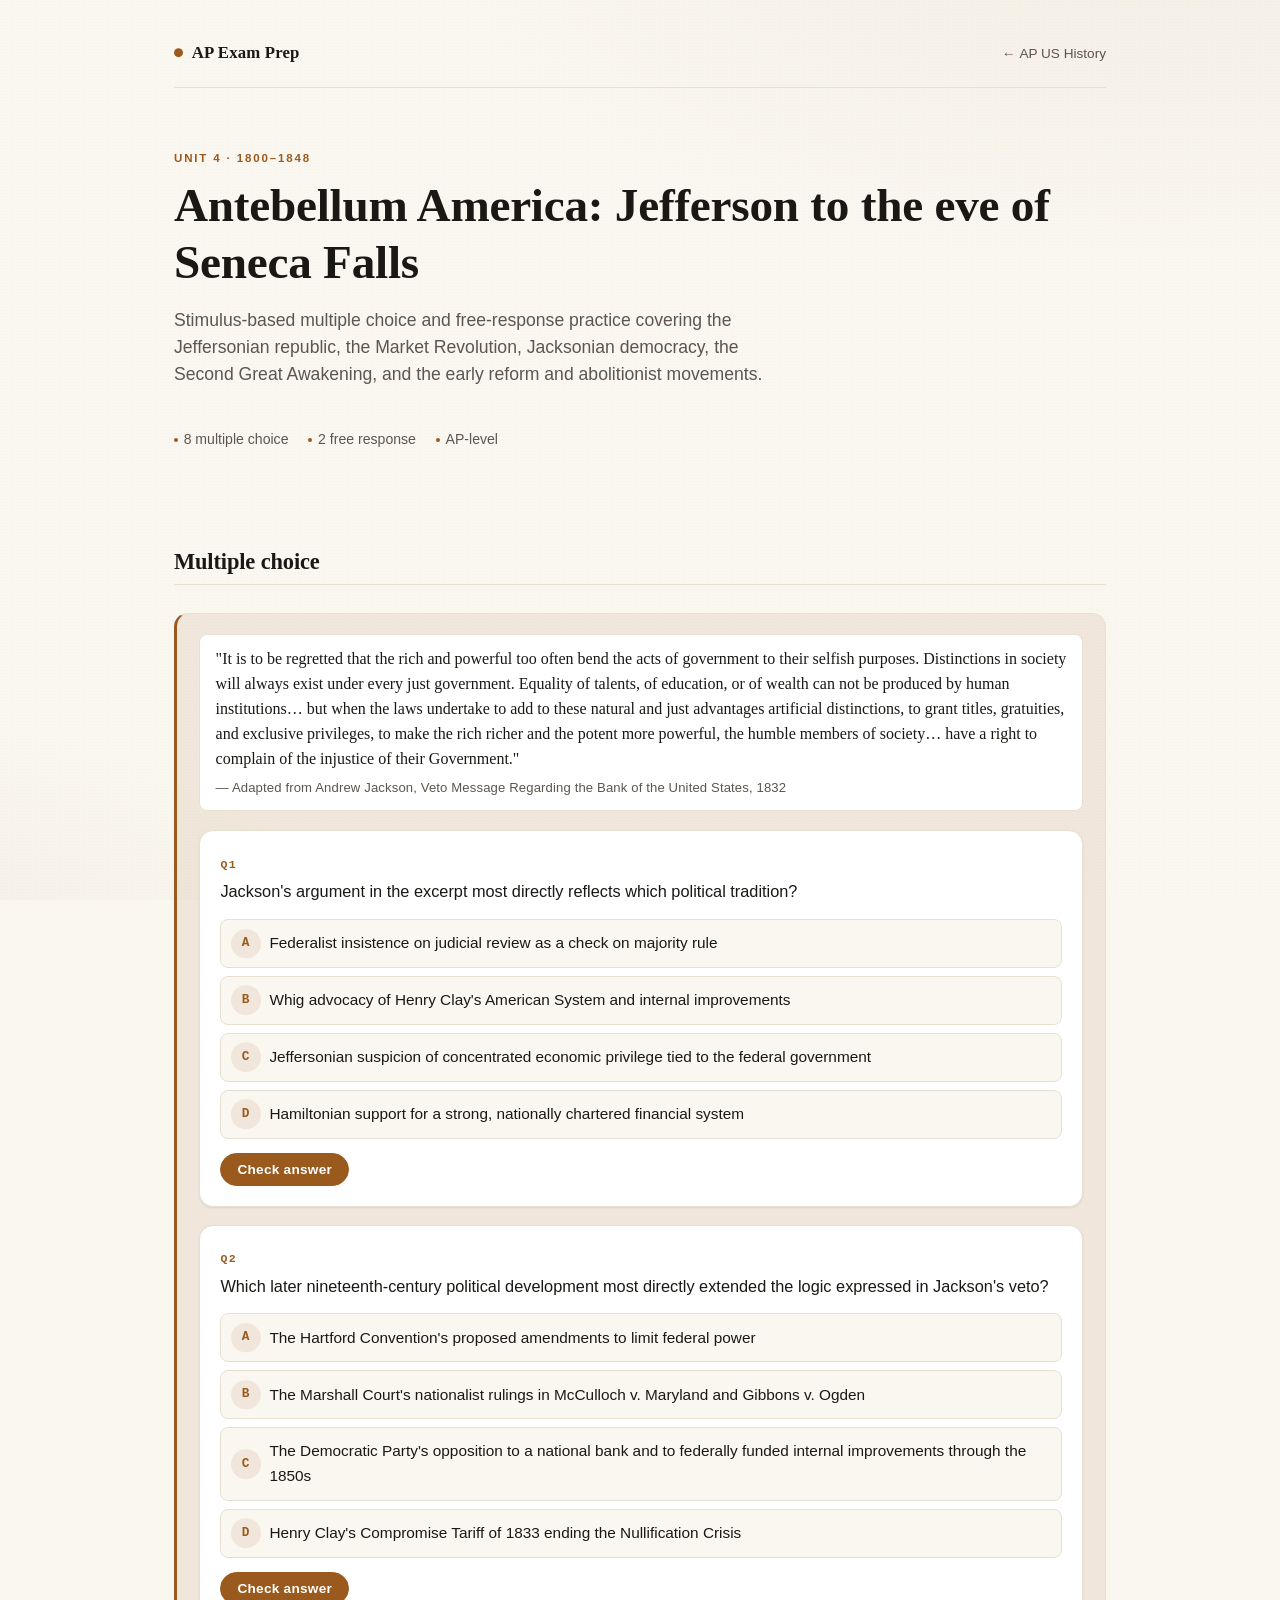
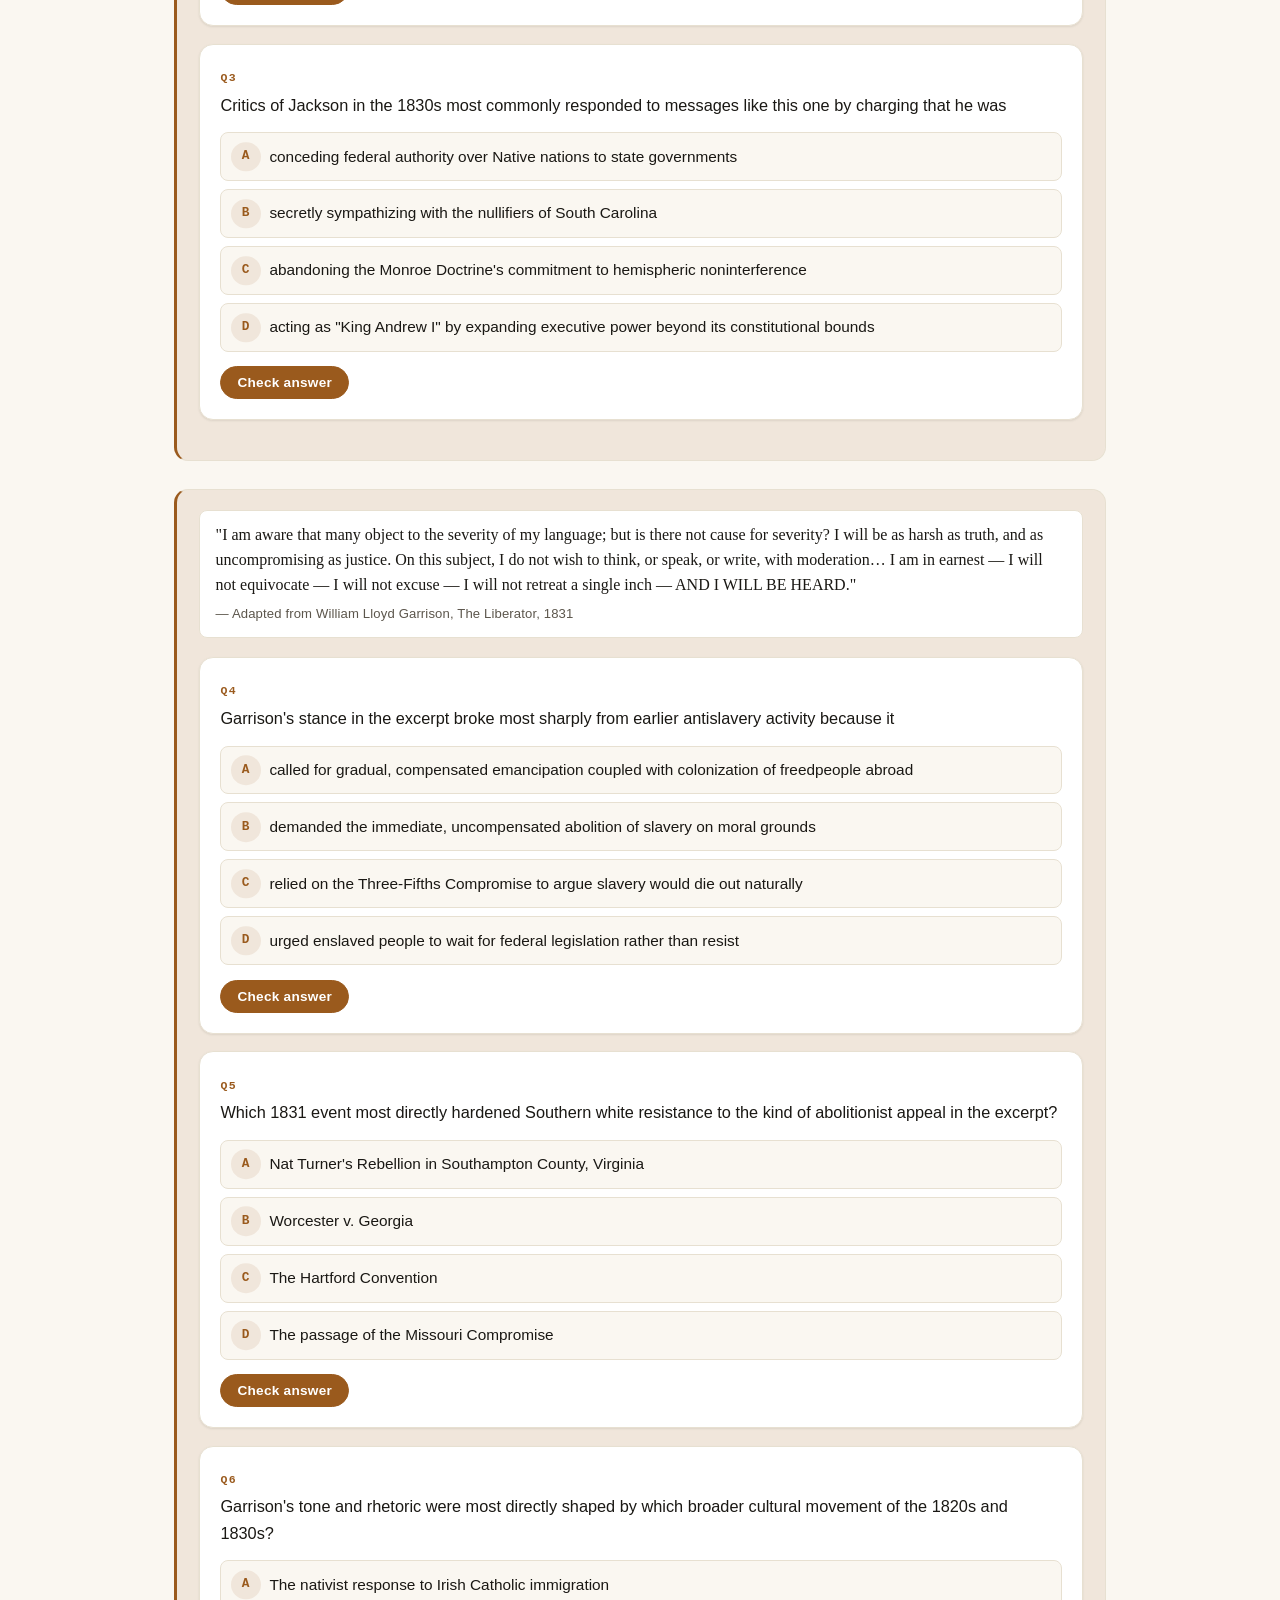
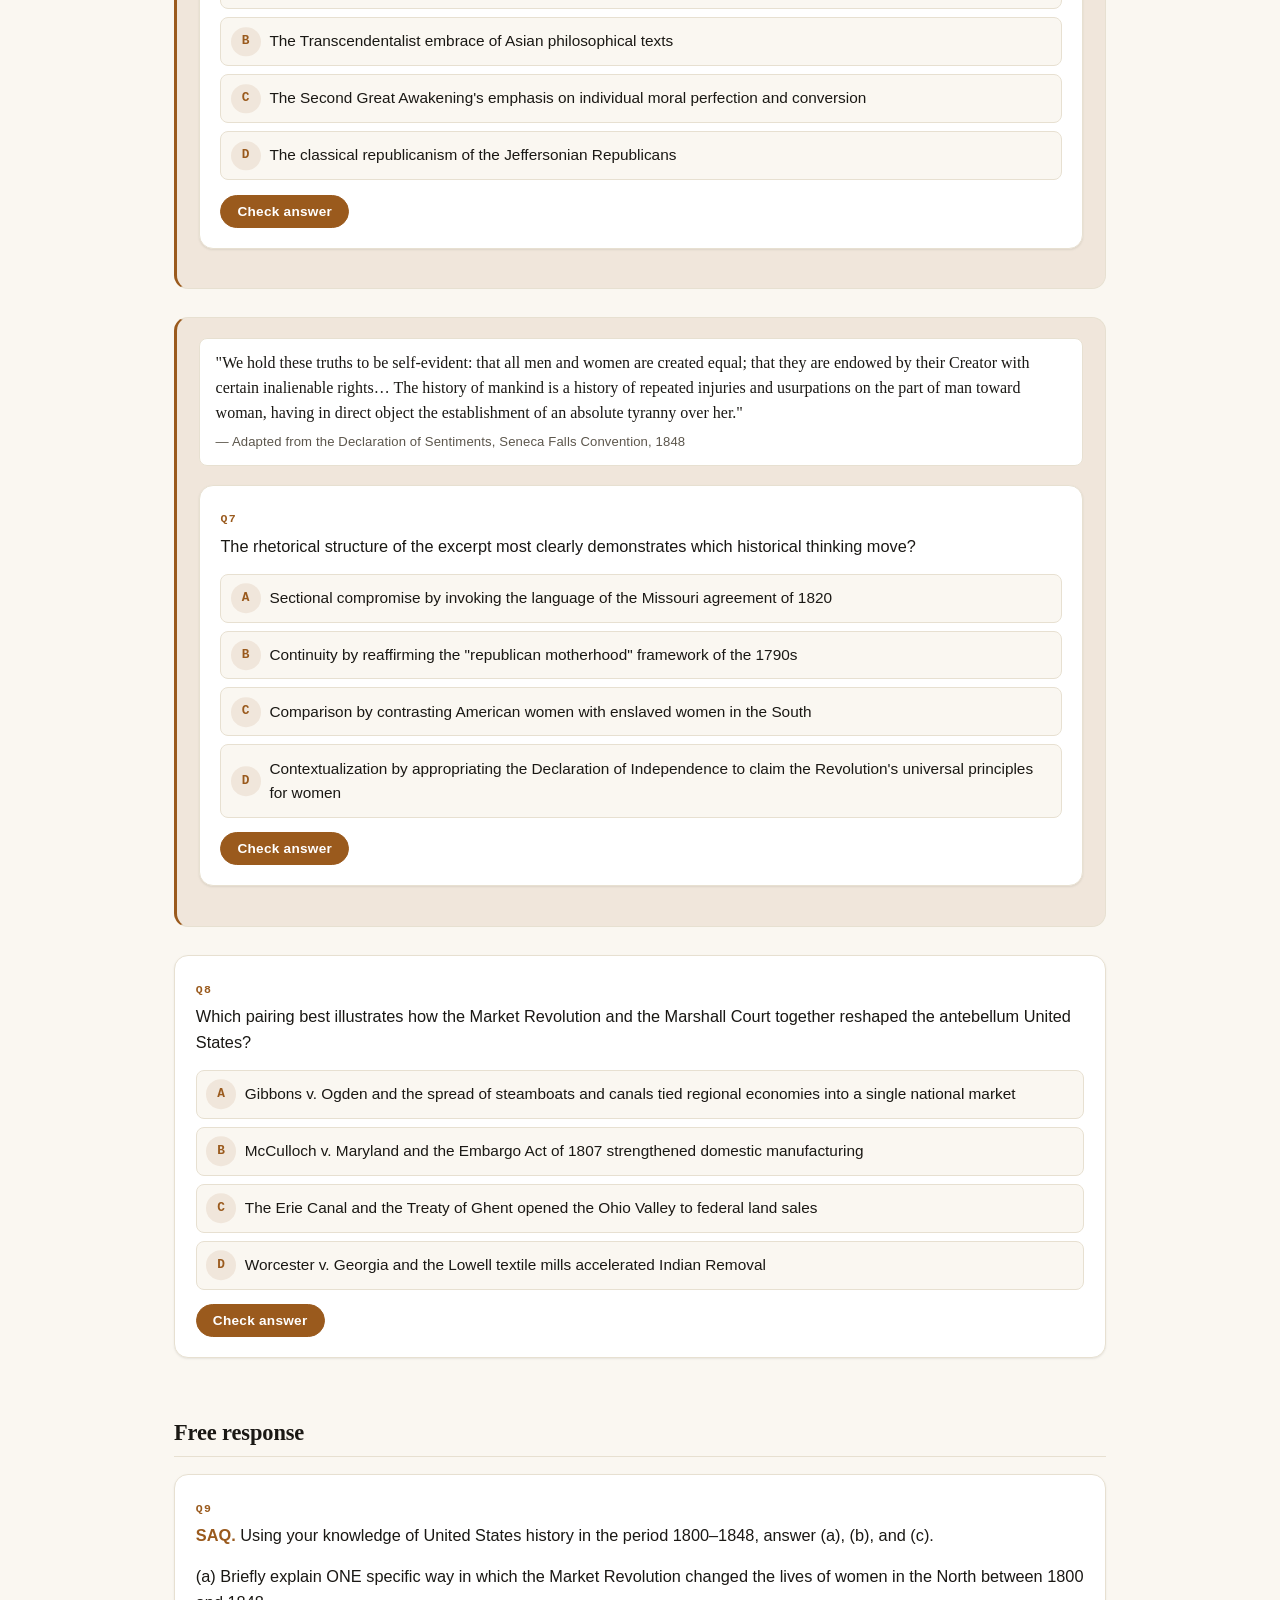
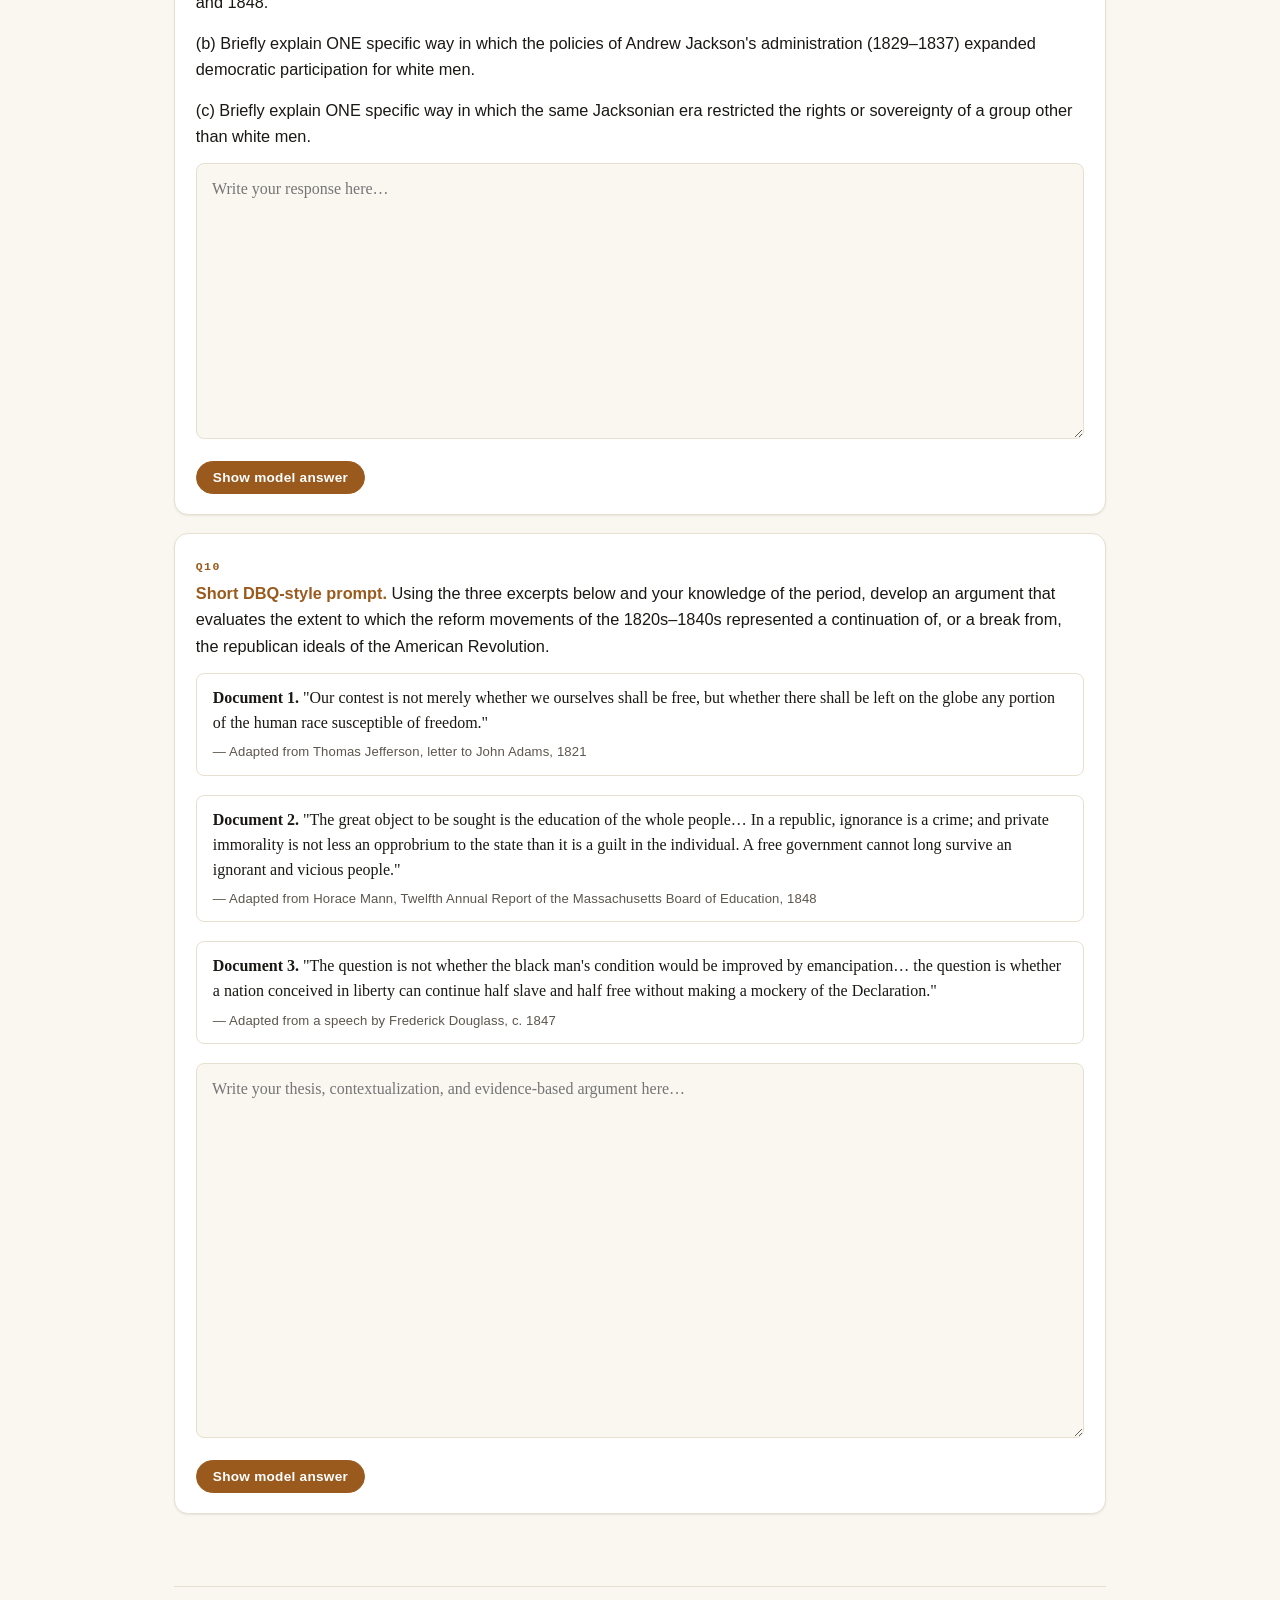
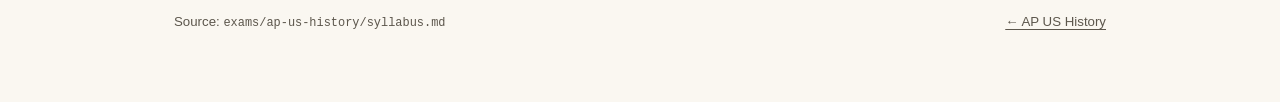
==== exams/ap-us-history/quizzes/unit-4-antebellum-america-2026-04-22.html @ e9c504b4 "APUSH Unit 4 quiz: antebellum America 1800-1848 Comprehensive practice quiz covering Jefferson/Madis" ====
<!doctype html>
<html lang="en" class="theme-history">
  <head>
    <meta charset="utf-8" />
    <meta name="viewport" content="width=device-width, initial-scale=1" />
    <title>Unit 4 · Antebellum America 1800–1848 · AP US History</title>
    <link rel="stylesheet" href="../../assets/styles.css" />
    <link rel="stylesheet" href="../../assets/quiz.css" />
  </head>
  <body>
    <div class="site">
      <nav class="topnav">
        <a class="brand" href="../../">AP Exam Prep</a>
        <a class="back" href="../">AP US History</a>
      </nav>

      <header class="hero">
        <span class="eyebrow">Unit 4 · 1800–1848</span>
        <h1>Antebellum America: Jefferson to the eve of Seneca Falls</h1>
        <p class="lede">Stimulus-based multiple choice and free-response practice covering the Jeffersonian republic, the Market Revolution, Jacksonian democracy, the Second Great Awakening, and the early reform and abolitionist movements.</p>
        <div class="hero-meta">
          <span>8 multiple choice</span>
          <span>2 free response</span>
          <span>AP-level</span>
        </div>
      </header>

      <section class="quiz" aria-label="Multiple choice">
        <h2>Multiple choice</h2>

        <!-- Stimulus group 1: Jackson Bank Veto -->
        <article class="stimulus-group">
          <blockquote class="stimulus">
            <p>"It is to be regretted that the rich and powerful too often bend the acts of government to their selfish purposes. Distinctions in society will always exist under every just government. Equality of talents, of education, or of wealth can not be produced by human institutions… but when the laws undertake to add to these natural and just advantages artificial distinctions, to grant titles, gratuities, and exclusive privileges, to make the rich richer and the potent more powerful, the humble members of society… have a right to complain of the injustice of their Government."</p>
            <cite>— Adapted from Andrew Jackson, Veto Message Regarding the Bank of the United States, 1832</cite>
          </blockquote>

          <article class="question mcq" data-qnum="1">
            <p class="prompt">Jackson's argument in the excerpt most directly reflects which political tradition?</p>
            <ol class="options">
              <li data-correct="false">Hamiltonian support for a strong, nationally chartered financial system</li>
              <li data-correct="true">Jeffersonian suspicion of concentrated economic privilege tied to the federal government</li>
              <li data-correct="false">Whig advocacy of Henry Clay's American System and internal improvements</li>
              <li data-correct="false">Federalist insistence on judicial review as a check on majority rule</li>
            </ol>
            <button type="button" class="check">Check answer</button>
            <div class="explanation" hidden>
              <p><strong>Correct:</strong> Jeffersonian suspicion of concentrated economic privilege tied to the federal government.</p>
              <p>Jackson consciously positioned himself as heir to Jefferson's Republican tradition, attacking the Bank as a "monster" of artificial privilege for eastern elites. The Hamiltonian answer describes the Federalist position the Bank itself embodied — the very thing Jackson was rejecting. The Clay/American System option describes Jackson's Whig opponents, who defended the Bank. Federalist judicial review is irrelevant to a presidential veto grounded in popular sovereignty and executive constitutional interpretation.</p>
            </div>
          </article>

          <article class="question mcq" data-qnum="2">
            <p class="prompt">Which later nineteenth-century political development most directly extended the logic expressed in Jackson's veto?</p>
            <ol class="options">
              <li data-correct="false">The Marshall Court's nationalist rulings in McCulloch v. Maryland and Gibbons v. Ogden</li>
              <li data-correct="false">The Hartford Convention's proposed amendments to limit federal power</li>
              <li data-correct="true">The Democratic Party's opposition to a national bank and to federally funded internal improvements through the 1850s</li>
              <li data-correct="false">Henry Clay's Compromise Tariff of 1833 ending the Nullification Crisis</li>
            </ol>
            <button type="button" class="check">Check answer</button>
            <div class="explanation" hidden>
              <p><strong>Correct:</strong> The Democratic Party's opposition to a national bank and to federally funded internal improvements through the 1850s.</p>
              <p>Jackson's veto became foundational for the Second Party System Democrats, who continued to oppose a central bank (Van Buren's Independent Treasury) and reject federally funded internal improvements on strict-constructionist, anti-privilege grounds. The Marshall Court rulings moved in the opposite direction, affirming federal economic power. The Hartford Convention predates the veto and was a Federalist episode. The Compromise Tariff addressed sectional nullification, not Jackson's political economy of banking.</p>
            </div>
          </article>

          <article class="question mcq" data-qnum="3">
            <p class="prompt">Critics of Jackson in the 1830s most commonly responded to messages like this one by charging that he was</p>
            <ol class="options">
              <li data-correct="false">abandoning the Monroe Doctrine's commitment to hemispheric noninterference</li>
              <li data-correct="true">acting as "King Andrew I" by expanding executive power beyond its constitutional bounds</li>
              <li data-correct="false">secretly sympathizing with the nullifiers of South Carolina</li>
              <li data-correct="false">conceding federal authority over Native nations to state governments</li>
            </ol>
            <button type="button" class="check">Check answer</button>
            <div class="explanation" hidden>
              <p><strong>Correct:</strong> acting as "King Andrew I" by expanding executive power beyond its constitutional bounds.</p>
              <p>Whig cartoons famously depicted Jackson as "King Andrew I" trampling the Constitution after his vetoes and removal of federal deposits. The Monroe Doctrine answer is chronologically and topically off. Jackson in fact opposed South Carolina's nullifiers, issuing the Nullification Proclamation and backing the Force Bill. The Native-nations option describes something Jackson actually did in the Indian Removal/Worcester episodes but it was not the typical Whig critique of the Bank Veto itself.</p>
            </div>
          </article>
        </article>

        <!-- Stimulus group 2: Abolitionist text -->
        <article class="stimulus-group">
          <blockquote class="stimulus">
            <p>"I am aware that many object to the severity of my language; but is there not cause for severity? I will be as harsh as truth, and as uncompromising as justice. On this subject, I do not wish to think, or speak, or write, with moderation… I am in earnest — I will not equivocate — I will not excuse — I will not retreat a single inch — AND I WILL BE HEARD."</p>
            <cite>— Adapted from William Lloyd Garrison, The Liberator, 1831</cite>
          </blockquote>

          <article class="question mcq" data-qnum="4">
            <p class="prompt">Garrison's stance in the excerpt broke most sharply from earlier antislavery activity because it</p>
            <ol class="options">
              <li data-correct="false">called for gradual, compensated emancipation coupled with colonization of freedpeople abroad</li>
              <li data-correct="true">demanded the immediate, uncompensated abolition of slavery on moral grounds</li>
              <li data-correct="false">urged enslaved people to wait for federal legislation rather than resist</li>
              <li data-correct="false">relied on the Three-Fifths Compromise to argue slavery would die out naturally</li>
            </ol>
            <button type="button" class="check">Check answer</button>
            <div class="explanation" hidden>
              <p><strong>Correct:</strong> demanded the immediate, uncompensated abolition of slavery on moral grounds.</p>
              <p>Garrison's "immediatism" rejected both gradualism and the American Colonization Society's scheme to relocate free Black Americans to Liberia. The gradual-and-colonize option describes precisely what Garrison opposed. The "wait for legislation" option contradicts the urgency of the passage. The Three-Fifths answer describes an eighteenth-century compromise, not an antislavery argument.</p>
            </div>
          </article>

          <article class="question mcq" data-qnum="5">
            <p class="prompt">Which 1831 event most directly hardened Southern white resistance to the kind of abolitionist appeal in the excerpt?</p>
            <ol class="options">
              <li data-correct="false">The Hartford Convention</li>
              <li data-correct="true">Nat Turner's Rebellion in Southampton County, Virginia</li>
              <li data-correct="false">The passage of the Missouri Compromise</li>
              <li data-correct="false">Worcester v. Georgia</li>
            </ol>
            <button type="button" class="check">Check answer</button>
            <div class="explanation" hidden>
              <p><strong>Correct:</strong> Nat Turner's Rebellion in Southampton County, Virginia.</p>
              <p>Turner's uprising in August 1831, coming months after Garrison founded The Liberator, was blamed by Southern elites on abolitionist "incendiary" literature and led to tighter slave codes, restrictions on Black literacy, and the gag rule in Congress. The Hartford Convention (1814) and the Missouri Compromise (1820) are earlier and unrelated to Garrison's arrival. Worcester v. Georgia (1832) concerned Cherokee sovereignty, not slavery.</p>
            </div>
          </article>

          <article class="question mcq" data-qnum="6">
            <p class="prompt">Garrison's tone and rhetoric were most directly shaped by which broader cultural movement of the 1820s and 1830s?</p>
            <ol class="options">
              <li data-correct="false">The classical republicanism of the Jeffersonian Republicans</li>
              <li data-correct="true">The Second Great Awakening's emphasis on individual moral perfection and conversion</li>
              <li data-correct="false">The Transcendentalist embrace of Asian philosophical texts</li>
              <li data-correct="false">The nativist response to Irish Catholic immigration</li>
            </ol>
            <button type="button" class="check">Check answer</button>
            <div class="explanation" hidden>
              <p><strong>Correct:</strong> The Second Great Awakening's emphasis on individual moral perfection and conversion.</p>
              <p>Revivalists like Charles Finney taught that sin — including participation in slavery — was a personal choice that could be renounced, fueling immediatist reform. Classical republicanism focused on civic virtue and liberty from monarchy, not moral uplift. Transcendentalism influenced a few reformers (Thoreau, Alcott) but its Eastern-philosophy strand did not drive Garrison's biblical moral absolutism. Nativism cut against reform coalitions rather than fueling abolitionism.</p>
            </div>
          </article>
        </article>

        <!-- Stimulus group 3: Seneca Falls -->
        <article class="stimulus-group">
          <blockquote class="stimulus">
            <p>"We hold these truths to be self-evident: that all men and women are created equal; that they are endowed by their Creator with certain inalienable rights… The history of mankind is a history of repeated injuries and usurpations on the part of man toward woman, having in direct object the establishment of an absolute tyranny over her."</p>
            <cite>— Adapted from the Declaration of Sentiments, Seneca Falls Convention, 1848</cite>
          </blockquote>

          <article class="question mcq" data-qnum="7">
            <p class="prompt">The rhetorical structure of the excerpt most clearly demonstrates which historical thinking move?</p>
            <ol class="options">
              <li data-correct="false">Sectional compromise by invoking the language of the Missouri agreement of 1820</li>
              <li data-correct="true">Contextualization by appropriating the Declaration of Independence to claim the Revolution's universal principles for women</li>
              <li data-correct="false">Continuity by reaffirming the "republican motherhood" framework of the 1790s</li>
              <li data-correct="false">Comparison by contrasting American women with enslaved women in the South</li>
            </ol>
            <button type="button" class="check">Check answer</button>
            <div class="explanation" hidden>
              <p><strong>Correct:</strong> Contextualization by appropriating the Declaration of Independence to claim the Revolution's universal principles for women.</p>
              <p>Stanton's document deliberately mirrors Jefferson's 1776 text — right down to "self-evident" and the list of grievances — to locate women's rights inside the Revolution's ideological legacy. The Missouri Compromise option is unrelated. "Republican motherhood" located women's civic role inside the household; Seneca Falls explicitly rejected that confinement. While comparison to slavery did appear in abolitionist-feminist rhetoric, the <em>structural</em> move of the excerpt is the appropriation of the Declaration, not a slavery comparison.</p>
            </div>
          </article>
        </article>

        <!-- Stand-alone question: Market Revolution + Marshall Court synthesis -->
        <article class="question mcq" data-qnum="8">
          <p class="prompt">Which pairing best illustrates how the Market Revolution and the Marshall Court together reshaped the antebellum United States?</p>
          <ol class="options">
            <li data-correct="false">The Erie Canal and the Treaty of Ghent opened the Ohio Valley to federal land sales</li>
            <li data-correct="true">Gibbons v. Ogden and the spread of steamboats and canals tied regional economies into a single national market</li>
            <li data-correct="false">McCulloch v. Maryland and the Embargo Act of 1807 strengthened domestic manufacturing</li>
            <li data-correct="false">Worcester v. Georgia and the Lowell textile mills accelerated Indian Removal</li>
          </ol>
          <button type="button" class="check">Check answer</button>
          <div class="explanation" hidden>
            <p><strong>Correct:</strong> Gibbons v. Ogden and the spread of steamboats and canals tied regional economies into a single national market.</p>
            <p>Gibbons (1824) placed interstate commerce under federal authority and dissolved state-granted monopolies on steamboats, clearing the legal ground for the transportation revolution (Erie Canal, 1825; rail and telegraph in the 1830s–40s) to integrate the Northeast, Old Northwest, and cotton South. The Erie Canal/Treaty of Ghent pairing mixes domestic and diplomatic items that did not jointly produce land-sale policy. The Embargo Act did spur some manufacturing but McCulloch (1819) concerned the Bank, not manufacturing, and the two are not a natural causal pair. Worcester limited state power over the Cherokee but Jackson ignored it; Lowell mills are unrelated to Removal.</p>
          </div>
        </article>
      </section>

      <section class="quiz" aria-label="Free response">
        <h2>Free response</h2>

        <article class="question frq" data-qnum="9">
          <p class="prompt"><strong>SAQ.</strong> Using your knowledge of United States history in the period 1800–1848, answer (a), (b), and (c).</p>
          <p class="prompt">(a) Briefly explain ONE specific way in which the Market Revolution changed the lives of women in the North between 1800 and 1848.</p>
          <p class="prompt">(b) Briefly explain ONE specific way in which the policies of Andrew Jackson's administration (1829–1837) expanded democratic participation for white men.</p>
          <p class="prompt">(c) Briefly explain ONE specific way in which the same Jacksonian era restricted the rights or sovereignty of a group other than white men.</p>
          <textarea rows="10" placeholder="Write your response here…"></textarea>
          <button type="button" class="reveal">Show model answer</button>
          <div class="model-answer" hidden>
            <h3>Rubric</h3>
            <ul>
              <li>(a) Identify a specific change (wage work in textile mills like Lowell; the "cult of domesticity" redefining middle-class women's role; greater female participation in reform/benevolent societies) AND tie it to market-revolution forces.</li>
              <li>(b) Identify a specific expansion of white-male democracy (elimination of property qualifications, spoils system/"rotation in office," rise of national nominating conventions, Jackson's veto as a direct-democratic tool).</li>
              <li>(c) Identify a specific restriction on a non-white-male group (Indian Removal Act 1830 and Trail of Tears; Jackson's refusal to enforce Worcester v. Georgia; Black disfranchisement in new state constitutions; tightened slave codes after Nat Turner; continued exclusion of women from suffrage).</li>
            </ul>
            <h3>Model answer</h3>
            <p>(a) The Market Revolution pulled young women out of the farm household into the new textile economy. At the Lowell mills in Massachusetts, "mill girls" earned their own cash wages, lived in company boardinghouses, and organized the 1834 and 1836 turn-outs against wage cuts — a form of economic independence impossible in the pre-1815 household economy.</p>
            <p>(b) Jackson championed "rotation in office" (the spoils system), replacing career federal officeholders with party loyalists on the grounds that any ordinary white man could perform government work. Combined with the elimination of property qualifications for voting in most states by the late 1820s and the rise of national nominating conventions, this reframed federal office as the property of the common voter rather than a gentry class.</p>
            <p>(c) The Indian Removal Act of 1830 and Jackson's refusal to enforce the Supreme Court's ruling in Worcester v. Georgia (1832) stripped the Cherokee and other southeastern nations of their treaty-guaranteed sovereignty, producing the forced march of the Trail of Tears in 1838 under Van Buren. Jacksonian "democracy" for white men was built on the contraction of Native sovereignty.</p>
          </div>
        </article>

        <article class="question frq" data-qnum="10">
          <p class="prompt"><strong>Short DBQ-style prompt.</strong> Using the three excerpts below and your knowledge of the period, develop an argument that evaluates the extent to which the reform movements of the 1820s–1840s represented a continuation of, or a break from, the republican ideals of the American Revolution.</p>
          <blockquote class="stimulus">
            <p><strong>Document 1.</strong> "Our contest is not merely whether we ourselves shall be free, but whether there shall be left on the globe any portion of the human race susceptible of freedom."</p>
            <cite>— Adapted from Thomas Jefferson, letter to John Adams, 1821</cite>
          </blockquote>
          <blockquote class="stimulus">
            <p><strong>Document 2.</strong> "The great object to be sought is the education of the whole people… In a republic, ignorance is a crime; and private immorality is not less an opprobrium to the state than it is a guilt in the individual. A free government cannot long survive an ignorant and vicious people."</p>
            <cite>— Adapted from Horace Mann, Twelfth Annual Report of the Massachusetts Board of Education, 1848</cite>
          </blockquote>
          <blockquote class="stimulus">
            <p><strong>Document 3.</strong> "The question is not whether the black man's condition would be improved by emancipation… the question is whether a nation conceived in liberty can continue half slave and half free without making a mockery of the Declaration."</p>
            <cite>— Adapted from a speech by Frederick Douglass, c. 1847</cite>
          </blockquote>
          <textarea rows="14" placeholder="Write your thesis, contextualization, and evidence-based argument here…"></textarea>
          <button type="button" class="reveal">Show model answer</button>
          <div class="model-answer" hidden>
            <h3>Rubric</h3>
            <ul>
              <li><strong>Thesis (1 pt):</strong> Historically defensible claim that evaluates continuity/change, not merely restates the prompt. Example: "Antebellum reform largely extended the Revolution's republican ideals of liberty and self-government, but abolitionism and women's rights also broke from the founders by applying those ideals to groups the Revolution had explicitly excluded."</li>
              <li><strong>Contextualization (1 pt):</strong> Situate in the Second Great Awakening, Market Revolution, and Jacksonian democratization.</li>
              <li><strong>Document use (2 pts):</strong> Use all three documents; explain Jefferson's Revolutionary universalism (Doc 1), Mann's republican argument for public education (Doc 2), and Douglass's radical reapplication of the Declaration (Doc 3).</li>
              <li><strong>Outside evidence (1 pt):</strong> At least one specific fact not in the documents: Seneca Falls, Garrison's Liberator, temperance societies, Dorothea Dix's asylum reform, Nat Turner's Rebellion, utopian communities (Brook Farm, Oneida), Finney's revivals.</li>
              <li><strong>Complexity (1 pt):</strong> Acknowledge tensions — e.g., Mann's common schools sought to "Americanize" Irish Catholic immigrants; abolitionism split the women's movement; Douglass broke with Garrison over the Constitution.</li>
            </ul>
            <h3>Model answer (condensed)</h3>
            <p><strong>Thesis.</strong> Antebellum reform drew heavily on the Revolution's republican vocabulary of liberty, virtue, and popular government, but movements like abolitionism and women's rights pushed those ideals well beyond what the founders intended, making the 1820s–1840s a period of <em>radical continuity</em>.</p>
            <p><strong>Contextualization.</strong> The Second Great Awakening (Finney, Beecher) placed moral perfection within reach of ordinary Americans; simultaneously the Market Revolution — Erie Canal (1825), Lowell mills, telegraph (1844) — created new social dislocations (drunkenness, urban poverty, female wage labor) that reformers interpreted through a republican lens of virtue and citizenship.</p>
            <p><strong>Evidence + documents.</strong> Jefferson's 1821 letter (Doc 1) shows the founders themselves framing American liberty in universal terms, giving reformers a usable inheritance. Mann (Doc 2) argued that public common schools were necessary to sustain republican government — a classic continuity with Revolutionary fears of an ignorant electorate, and matched by Dorothea Dix's campaign for state asylums and temperance societies that sought to produce virtuous citizens. Douglass (Doc 3) invokes the Declaration to indict slavery — the Revolution's unfinished business — and Garrison's 1831 launch of The Liberator, Nat Turner's 1831 rebellion, and the 1848 Declaration of Sentiments at Seneca Falls all show reformers extending "all men are created equal" to groups the founders had excluded.</p>
            <p><strong>Complexity.</strong> The movement was not monolithic: Mann's common schools aimed to assimilate Irish Catholic immigrants into a Protestant civic order; Douglass eventually split with Garrison over whether the Constitution was a proslavery document; and many white male reformers resisted Seneca Falls. These tensions show reform both fulfilling and straining the Revolution's promise.</p>
          </div>
        </article>
      </section>

      <footer>
        <span>Source: <code>exams/ap-us-history/syllabus.md</code></span>
        <a href="../">← AP US History</a>
      </footer>
    </div>

    <script src="../../assets/quiz.js"></script>
  </body>
</html>
---- exams/assets/styles.css ----
:root {
  --bg: #faf7f1;
  --bg-deep: #f3eee3;
  --surface: #ffffff;
  --text: #1a1814;
  --text-muted: #5c564c;
  --border: #e7e0d1;
  --border-strong: #d8cfbb;

  --radius: 14px;
  --radius-sm: 8px;
  --shadow-sm: 0 1px 2px rgba(30, 22, 10, 0.04), 0 1px 3px rgba(30, 22, 10, 0.05);
  --shadow-md: 0 6px 14px rgba(30, 22, 10, 0.06), 0 12px 32px rgba(30, 22, 10, 0.08);

  --font-sans: -apple-system, BlinkMacSystemFont, "Inter", "Segoe UI", Roboto,
    "Helvetica Neue", Arial, sans-serif;
  --font-serif: "Iowan Old Style", "Palatino Linotype", Palatino, "Book Antiqua",
    Georgia, serif;
  --font-mono: ui-monospace, "SF Mono", Menlo, Monaco, "Cascadia Mono", Consolas,
    monospace;

  --accent: #3d3a35;
  --accent-soft: rgba(61, 58, 53, 0.08);
  --accent-ring: rgba(61, 58, 53, 0.22);

  --max: 980px;
}

.theme-physics {
  --accent: #1e40af;
  --accent-soft: rgba(30, 64, 175, 0.09);
  --accent-ring: rgba(30, 64, 175, 0.28);
}

.theme-history {
  --accent: #9a5a1d;
  --accent-soft: rgba(154, 90, 29, 0.1);
  --accent-ring: rgba(154, 90, 29, 0.28);
}

* {
  box-sizing: border-box;
}

html {
  font-size: 16px;
  -webkit-text-size-adjust: 100%;
  scroll-behavior: smooth;
}

body {
  margin: 0;
  background: var(--bg);
  background-image:
    radial-gradient(1200px 600px at 90% -10%, var(--bg-deep), transparent 60%),
    radial-gradient(900px 500px at -10% 110%, var(--bg-deep), transparent 55%);
  background-attachment: fixed;
  color: var(--text);
  font-family: var(--font-sans);
  line-height: 1.6;
  font-feature-settings: "kern", "liga";
  -webkit-font-smoothing: antialiased;
  -moz-osx-font-smoothing: grayscale;
}

body::before {
  content: "";
  position: fixed;
  inset: 0;
  pointer-events: none;
  background-image: radial-gradient(rgba(30, 22, 10, 0.018) 1px, transparent 1px);
  background-size: 3px 3px;
  z-index: 0;
}

.site {
  position: relative;
  z-index: 1;
  max-width: var(--max);
  margin: 0 auto;
  padding: 1.5rem 1.5rem 5rem;
}

/* ── Top nav ───────────────────────────────────────────────────────── */

.topnav {
  display: flex;
  align-items: center;
  justify-content: space-between;
  padding: 1rem 0 1.25rem;
  margin-bottom: 2.5rem;
  border-bottom: 1px solid var(--border);
}

.brand {
  display: inline-flex;
  align-items: baseline;
  gap: 0.35em;
  font-family: var(--font-serif);
  font-weight: 600;
  font-size: 1.05rem;
  letter-spacing: 0.01em;
  color: var(--text);
  text-decoration: none;
}

.brand::before {
  content: "";
  display: inline-block;
  width: 0.55em;
  height: 0.55em;
  border-radius: 50%;
  background: var(--accent);
  transform: translateY(-0.05em);
  margin-right: 0.15em;
}

.topnav .links {
  display: inline-flex;
  gap: 1.25rem;
}

.topnav .links a {
  color: var(--text-muted);
  text-decoration: none;
  font-size: 0.88rem;
  letter-spacing: 0.01em;
}

.topnav .links a:hover,
.topnav .links a:focus-visible {
  color: var(--accent);
}

.topnav .back {
  font-size: 0.85rem;
  color: var(--text-muted);
  text-decoration: none;
  display: inline-flex;
  align-items: center;
  gap: 0.3em;
}

.topnav .back:hover {
  color: var(--accent);
}

.topnav .back::before {
  content: "←";
  font-size: 1em;
  line-height: 1;
}

/* ── Typography ────────────────────────────────────────────────────── */

h1,
h2,
h3 {
  font-family: var(--font-serif);
  font-weight: 600;
  line-height: 1.2;
  color: var(--text);
  letter-spacing: -0.005em;
}

h1 {
  font-size: clamp(2.15rem, 4.5vw, 2.95rem);
  margin: 0 0 0.35em;
}

h2 {
  font-size: 1.4rem;
  margin: 2.75em 0 0.6em;
  padding-bottom: 0.4em;
  border-bottom: 1px solid var(--border);
}

h3 {
  font-size: 1.1rem;
  margin: 1.8em 0 0.4em;
}

p {
  max-width: 68ch;
  margin-block: 0.8em;
}

.eyebrow {
  display: inline-block;
  font-family: var(--font-sans);
  font-size: 0.72rem;
  letter-spacing: 0.16em;
  text-transform: uppercase;
  color: var(--accent);
  font-weight: 700;
  margin-bottom: 0.6rem;
}

.lede {
  color: var(--text-muted);
  font-size: 1.1rem;
  line-height: 1.55;
  max-width: 62ch;
  margin: 0.4em 0 2em;
}

a {
  color: var(--accent);
  text-decoration: underline;
  text-decoration-thickness: 1px;
  text-underline-offset: 2.5px;
}

a:hover {
  text-decoration-thickness: 2px;
}

a:focus-visible {
  outline: 2px solid var(--accent-ring);
  outline-offset: 2px;
  border-radius: 2px;
}

code,
pre {
  font-family: var(--font-mono);
  font-size: 0.9em;
}

/* ── Hero ──────────────────────────────────────────────────────────── */

.hero {
  padding: 1rem 0 2.25rem;
}

.hero.hero-lg h1 {
  font-size: clamp(2.5rem, 6.5vw, 3.6rem);
}

.hero.hero-lg .lede {
  font-size: 1.18rem;
}

.hero-meta {
  display: inline-flex;
  flex-wrap: wrap;
  gap: 0.5rem 1.25rem;
  margin-top: 0.25em;
  color: var(--text-muted);
  font-size: 0.88rem;
}

.hero-meta span {
  display: inline-flex;
  align-items: center;
  gap: 0.4em;
}

.hero-meta span::before {
  content: "";
  width: 4px;
  height: 4px;
  border-radius: 50%;
  background: var(--accent);
  display: inline-block;
}

/* ── Tables ────────────────────────────────────────────────────────── */

.table-wrap {
  margin-block: 1.1em 1.75em;
  border-radius: var(--radius);
  background: var(--surface);
  border: 1px solid var(--border);
  box-shadow: var(--shadow-sm);
  overflow: hidden;
}

table {
  width: 100%;
  border-collapse: collapse;
}

thead th {
  text-align: left;
  padding: 0.75rem 1.15rem;
  background: var(--accent-soft);
  color: var(--text);
  font-weight: 600;
  font-size: 0.72rem;
  text-transform: uppercase;
  letter-spacing: 0.1em;
  border-bottom: 1px solid var(--border);
}

tbody td {
  padding: 0.8rem 1.15rem;
  border-bottom: 1px solid var(--border);
  vertical-align: top;
  font-size: 0.96rem;
}

tbody tr:last-child td {
  border-bottom: none;
}

tbody tr {
  transition: background 0.12s ease;
}

tbody tr:hover {
  background: var(--accent-soft);
}

td.unit-num {
  font-variant-numeric: tabular-nums;
  font-family: var(--font-mono);
  font-size: 0.88rem;
  color: var(--accent);
  font-weight: 600;
  width: 5ch;
}

td.weight,
td.period {
  font-variant-numeric: tabular-nums;
  color: var(--text-muted);
  white-space: nowrap;
  font-family: var(--font-mono);
  font-size: 0.87rem;
}

td.weight {
  width: 14ch;
}

td.period {
  width: 16ch;
}

td.title {
  font-weight: 500;
  color: var(--text);
}

/* ── Callouts ──────────────────────────────────────────────────────── */

.callout {
  margin-block: 1.6em;
  padding: 0.95rem 1.25rem;
  background: var(--accent-soft);
  border-left: 3px solid var(--accent);
  border-radius: var(--radius-sm);
  color: var(--text);
  font-size: 0.97rem;
}

.callout strong {
  color: var(--accent);
}

/* ── Definition-style lists ────────────────────────────────────────── */

.section-list {
  list-style: none;
  padding: 0;
  margin: 1em 0 1.5em;
  display: grid;
  gap: 0.65rem;
}

.section-list li {
  padding: 0.85rem 1.1rem;
  background: var(--surface);
  border: 1px solid var(--border);
  border-radius: var(--radius-sm);
  font-size: 0.96rem;
  box-shadow: var(--shadow-sm);
}

.section-list li strong {
  color: var(--accent);
  margin-right: 0.35em;
}

.chip-row {
  display: flex;
  flex-wrap: wrap;
  gap: 0.5rem;
  margin: 1em 0 1.5em;
}

.chip {
  padding: 0.35rem 0.8rem;
  background: var(--surface);
  border: 1px solid var(--border);
  border-radius: 999px;
  font-size: 0.85rem;
  color: var(--text);
  font-variant-numeric: tabular-nums;
  box-shadow: var(--shadow-sm);
}

/* ── Landing subject cards ─────────────────────────────────────────── */

.subjects {
  display: grid;
  gap: 1.25rem;
  grid-template-columns: repeat(auto-fit, minmax(280px, 1fr));
  margin-top: 0.5rem;
}

.subject-card {
  --card-accent: #3d3a35;
  display: flex;
  flex-direction: column;
  padding: 1.85rem 1.85rem 1.6rem;
  background: var(--surface);
  border: 1px solid var(--border);
  border-radius: var(--radius);
  text-decoration: none;
  color: var(--text);
  position: relative;
  overflow: hidden;
  transition:
    transform 0.18s ease,
    box-shadow 0.18s ease,
    border-color 0.18s ease;
  box-shadow: var(--shadow-sm);
}

.subject-card::before {
  content: "";
  position: absolute;
  top: 0;
  left: 0;
  right: 0;
  height: 3px;
  background: var(--card-accent);
}

.subject-card:hover,
.subject-card:focus-visible {
  transform: translateY(-3px);
  box-shadow: var(--shadow-md);
  border-color: var(--border-strong);
  outline: none;
}

.subject-card .card-eyebrow {
  font-size: 0.72rem;
  letter-spacing: 0.16em;
  text-transform: uppercase;
  color: var(--card-accent);
  font-weight: 700;
  margin-bottom: 0.55em;
}

.subject-card h2 {
  margin: 0 0 0.3em;
  padding: 0;
  border: none;
  font-size: 1.5rem;
  color: var(--text);
}

.subject-card p {
  color: var(--text-muted);
  font-size: 0.96rem;
  margin: 0 0 1.1em;
  max-width: none;
}

.subject-card .card-meta {
  display: flex;
  flex-wrap: wrap;
  gap: 0.4rem 1rem;
  margin-top: auto;
  padding-top: 0.75rem;
  border-top: 1px dashed var(--border);
  font-size: 0.83rem;
  color: var(--text-muted);
  font-variant-numeric: tabular-nums;
}

.subject-card .cta {
  display: inline-flex;
  align-items: center;
  gap: 0.35em;
  margin-top: 0.5em;
  color: var(--card-accent);
  font-weight: 600;
  font-size: 0.9rem;
}

.subject-card .cta::after {
  content: "→";
  transition: transform 0.18s ease;
}

.subject-card:hover .cta::after {
  transform: translateX(3px);
}

.subject-card.physics {
  --card-accent: #1e40af;
}

.subject-card.history {
  --card-accent: #9a5a1d;
}

/* ── Footer ────────────────────────────────────────────────────────── */

footer {
  margin-top: 4.5rem;
  padding-top: 1.5rem;
  border-top: 1px solid var(--border);
  color: var(--text-muted);
  font-size: 0.83rem;
  display: flex;
  justify-content: space-between;
  gap: 1rem;
  flex-wrap: wrap;
}

footer a {
  color: var(--text-muted);
}

/* ── Responsive ────────────────────────────────────────────────────── */

@media (max-width: 640px) {
  .site {
    padding: 1rem 1.1rem 3.5rem;
  }

  h2 {
    font-size: 1.25rem;
  }

  tbody td,
  thead th {
    padding: 0.65rem 0.85rem;
  }

  tbody td {
    font-size: 0.92rem;
  }

  .subject-card {
    padding: 1.5rem 1.5rem 1.25rem;
  }
}

@media (prefers-color-scheme: dark) {
  :root {
    --bg: #18150f;
    --bg-deep: #211c12;
    --surface: #221d14;
    --text: #f1ead9;
    --text-muted: #a39c8a;
    --border: #3a3226;
    --border-strong: #52493a;
    --shadow-sm: 0 1px 2px rgba(0, 0, 0, 0.35), 0 1px 3px rgba(0, 0, 0, 0.4);
    --shadow-md: 0 8px 18px rgba(0, 0, 0, 0.45), 0 16px 40px rgba(0, 0, 0, 0.5);
  }

  .theme-physics {
    --accent: #93b4ff;
    --accent-soft: rgba(147, 180, 255, 0.1);
    --accent-ring: rgba(147, 180, 255, 0.32);
  }

  .theme-history {
    --accent: #e7a971;
    --accent-soft: rgba(231, 169, 113, 0.1);
    --accent-ring: rgba(231, 169, 113, 0.32);
  }

  .subject-card.physics {
    --card-accent: #93b4ff;
  }

  .subject-card.history {
    --card-accent: #e7a971;
  }

  body::before {
    background-image: radial-gradient(rgba(255, 255, 255, 0.02) 1px, transparent 1px);
  }
}
---- exams/assets/quiz.css ----
/* Quiz layout — layered on top of styles.css. */

.quiz {
  margin-block: 2.5rem 1rem;
}

.stimulus-group {
  margin-block: 1.75rem;
  padding: 1.25rem 1.35rem 1.4rem;
  background: var(--accent-soft);
  border: 1px solid var(--border);
  border-left: 3px solid var(--accent);
  border-radius: var(--radius);
}

.stimulus-group > .question.mcq {
  background: var(--surface);
}

.stimulus {
  margin: 0 0 1.2rem;
  padding: 0.75rem 1rem;
  background: var(--surface);
  border: 1px solid var(--border);
  border-radius: var(--radius-sm);
  color: var(--text);
  font-family: var(--font-serif);
  font-size: 1rem;
  line-height: 1.55;
}

.stimulus p {
  margin: 0 0 0.55em;
  max-width: none;
}

.stimulus p:last-of-type {
  margin-bottom: 0.35em;
}

.stimulus cite {
  display: block;
  margin-top: 0.5em;
  font-style: normal;
  font-family: var(--font-sans);
  font-size: 0.82rem;
  color: var(--text-muted);
  letter-spacing: 0.01em;
}

/* Question cards */

.question {
  position: relative;
  margin-block: 1.1rem;
  padding: 1.15rem 1.3rem 1.25rem;
  background: var(--surface);
  border: 1px solid var(--border);
  border-radius: var(--radius);
  box-shadow: var(--shadow-sm);
}

.question + .question {
  margin-top: 1rem;
}

.question .qnum {
  display: inline-block;
  font-family: var(--font-mono);
  font-size: 0.72rem;
  letter-spacing: 0.12em;
  text-transform: uppercase;
  color: var(--accent);
  font-weight: 700;
  margin-bottom: 0.35em;
}

.question .prompt {
  margin: 0 0 0.9em;
  font-size: 1.02rem;
  max-width: none;
  color: var(--text);
}

.question .prompt strong {
  color: var(--accent);
}

/* MCQ options */

.options {
  list-style: none;
  padding: 0;
  margin: 0 0 0.9em;
  display: grid;
  gap: 0.5rem;
  counter-reset: opt;
}

.options li {
  --label-bg: var(--accent-soft);
  --label-color: var(--accent);
  position: relative;
  padding: 0.7rem 0.95rem 0.7rem 3rem;
  background: var(--bg);
  border: 1px solid var(--border);
  border-radius: var(--radius-sm);
  cursor: pointer;
  font-size: 0.96rem;
  color: var(--text);
  transition:
    background 0.12s ease,
    border-color 0.12s ease,
    transform 0.08s ease;
}

.options li::before {
  content: attr(data-letter);
  position: absolute;
  left: 0.6rem;
  top: 50%;
  transform: translateY(-50%);
  width: 1.85rem;
  height: 1.85rem;
  display: inline-flex;
  align-items: center;
  justify-content: center;
  border-radius: 50%;
  background: var(--label-bg);
  color: var(--label-color);
  font-family: var(--font-mono);
  font-size: 0.8rem;
  font-weight: 700;
  letter-spacing: 0.02em;
}

.options li:hover {
  border-color: var(--border-strong);
  background: var(--accent-soft);
}

.options li.selected {
  border-color: var(--accent);
  background: var(--accent-soft);
}

.options li.checked {
  cursor: default;
}

.options li.correct {
  --label-bg: #1b7f3b;
  --label-color: #ffffff;
  border-color: #1b7f3b;
  background: rgba(27, 127, 59, 0.09);
}

.options li.incorrect {
  --label-bg: #a03232;
  --label-color: #ffffff;
  border-color: #a03232;
  background: rgba(160, 50, 50, 0.08);
}

/* Buttons */

.question button {
  appearance: none;
  border: 1px solid var(--accent);
  background: var(--accent);
  color: #fff;
  padding: 0.5rem 1rem;
  border-radius: 999px;
  font-family: var(--font-sans);
  font-size: 0.85rem;
  font-weight: 600;
  letter-spacing: 0.02em;
  cursor: pointer;
  transition:
    background 0.12s ease,
    transform 0.06s ease,
    box-shadow 0.12s ease;
}

.question button:hover {
  box-shadow: 0 0 0 4px var(--accent-ring);
}

.question button:active {
  transform: translateY(1px);
}

.question button:disabled {
  opacity: 0.55;
  cursor: default;
  box-shadow: none;
}

.question button[hidden] {
  display: none;
}

/* Explanation */

.explanation,
.model-answer {
  margin-top: 1rem;
  padding: 0.95rem 1.1rem;
  background: var(--accent-soft);
  border-left: 3px solid var(--accent);
  border-radius: var(--radius-sm);
  font-size: 0.95rem;
}

.explanation p,
.model-answer p {
  margin: 0.35em 0;
  max-width: none;
}

.explanation p strong,
.model-answer p strong {
  color: var(--accent);
}

.model-answer h3 {
  margin: 0 0 0.3em;
  font-size: 0.82rem;
  letter-spacing: 0.14em;
  text-transform: uppercase;
  color: var(--accent);
  font-family: var(--font-sans);
  font-weight: 700;
}

.model-answer ul {
  margin: 0.2em 0 0.8em 1.1em;
  padding: 0;
}

.model-answer ul li {
  margin-block: 0.2em;
}

/* FRQ */

.question.frq textarea {
  width: 100%;
  min-height: 8.5rem;
  padding: 0.8rem 0.95rem;
  background: var(--bg);
  border: 1px solid var(--border);
  border-radius: var(--radius-sm);
  font-family: var(--font-serif);
  font-size: 1rem;
  line-height: 1.55;
  color: var(--text);
  resize: vertical;
  margin-bottom: 0.9em;
}

.question.frq textarea:focus-visible {
  outline: 2px solid var(--accent-ring);
  outline-offset: 1px;
  border-color: var(--accent);
}

/* Small result badge under a question after checking */

.question .result {
  display: inline-block;
  margin-left: 0.7em;
  padding: 0.15rem 0.65rem;
  border-radius: 999px;
  font-size: 0.76rem;
  font-weight: 700;
  letter-spacing: 0.08em;
  text-transform: uppercase;
}

.question .result.ok {
  background: rgba(27, 127, 59, 0.14);
  color: #1b7f3b;
}

.question .result.no {
  background: rgba(160, 50, 50, 0.12);
  color: #a03232;
}

@media (max-width: 640px) {
  .question {
    padding: 1rem 1.05rem 1.1rem;
  }

  .stimulus-group {
    padding: 1rem 1.05rem 1.1rem;
  }

  .options li {
    padding-left: 2.75rem;
    font-size: 0.93rem;
  }
}

@media (prefers-color-scheme: dark) {
  .options li.correct {
    --label-bg: #3dd57a;
    --label-color: #0b1f12;
    border-color: #3dd57a;
    background: rgba(61, 213, 122, 0.12);
  }

  .options li.incorrect {
    --label-bg: #f07979;
    --label-color: #2a0e0e;
    border-color: #f07979;
    background: rgba(240, 121, 121, 0.1);
  }

  .question .result.ok {
    background: rgba(61, 213, 122, 0.18);
    color: #3dd57a;
  }

  .question .result.no {
    background: rgba(240, 121, 121, 0.16);
    color: #f07979;
  }
}
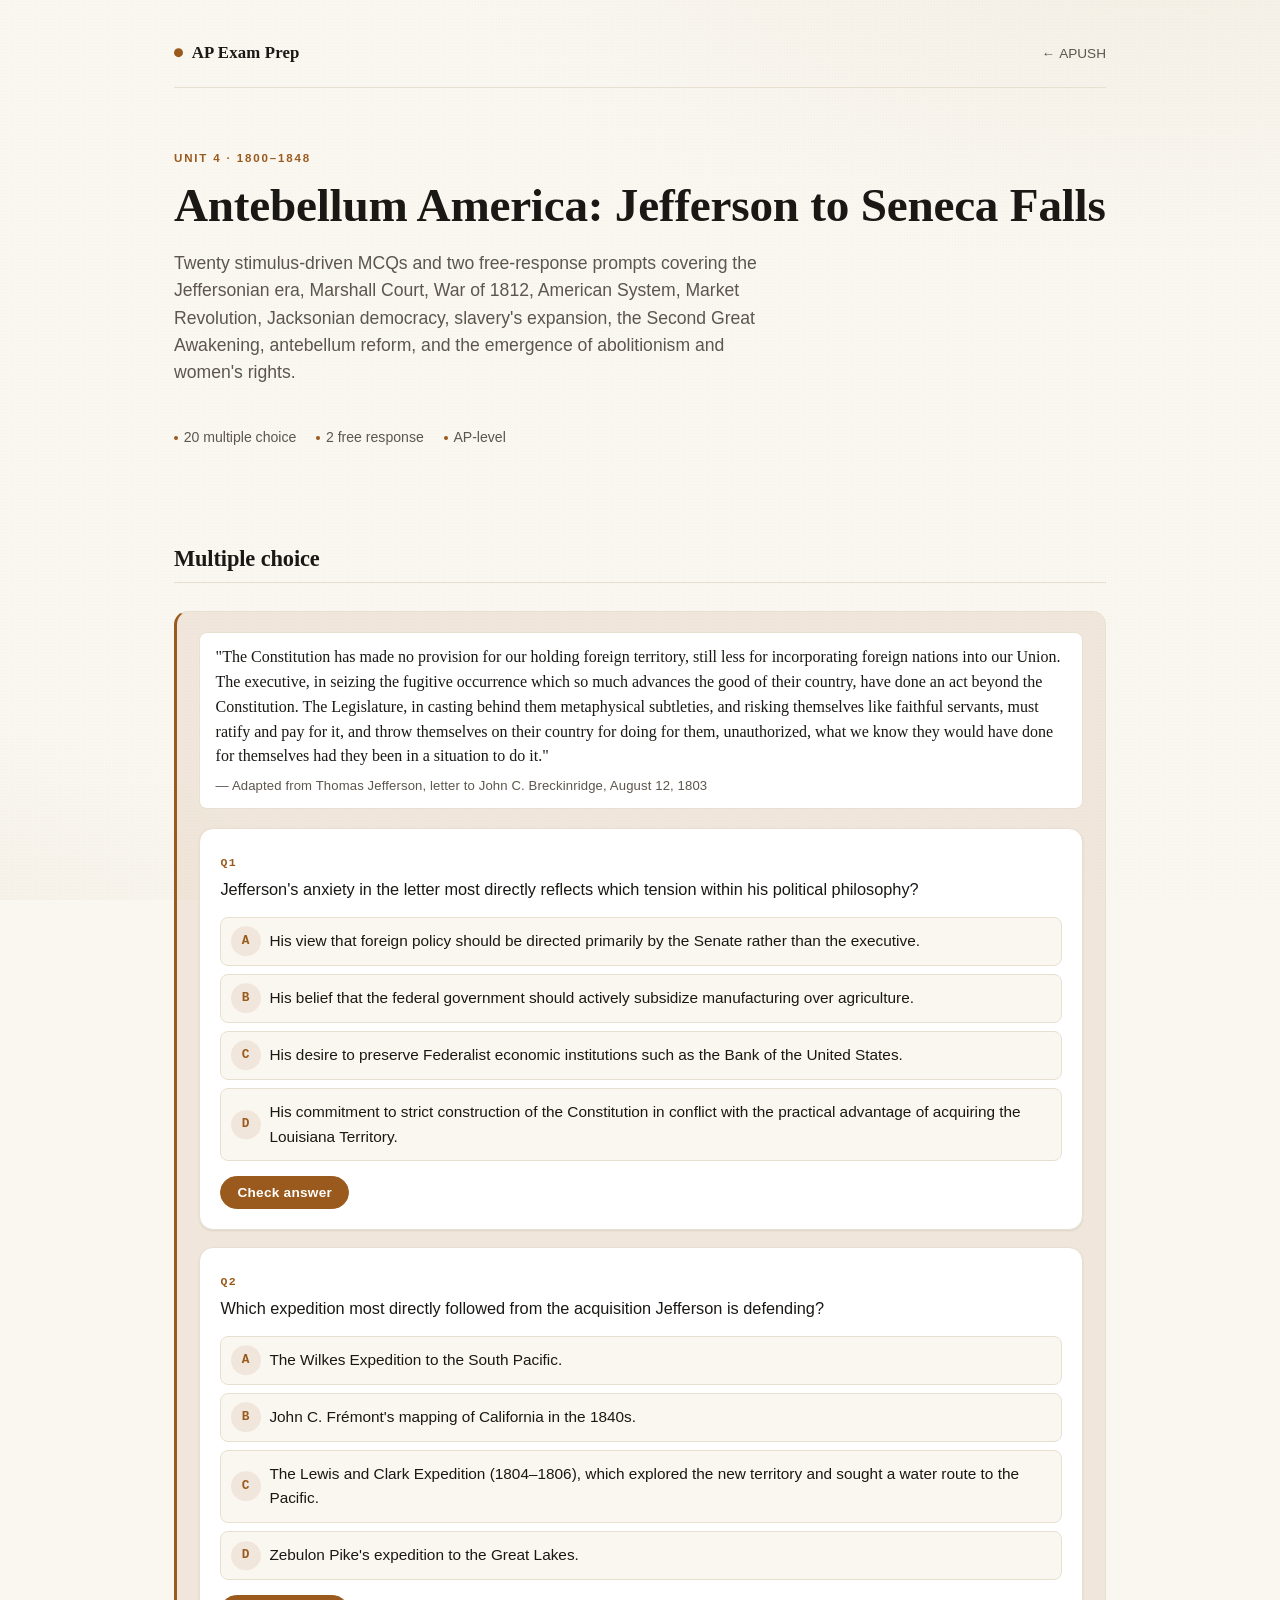
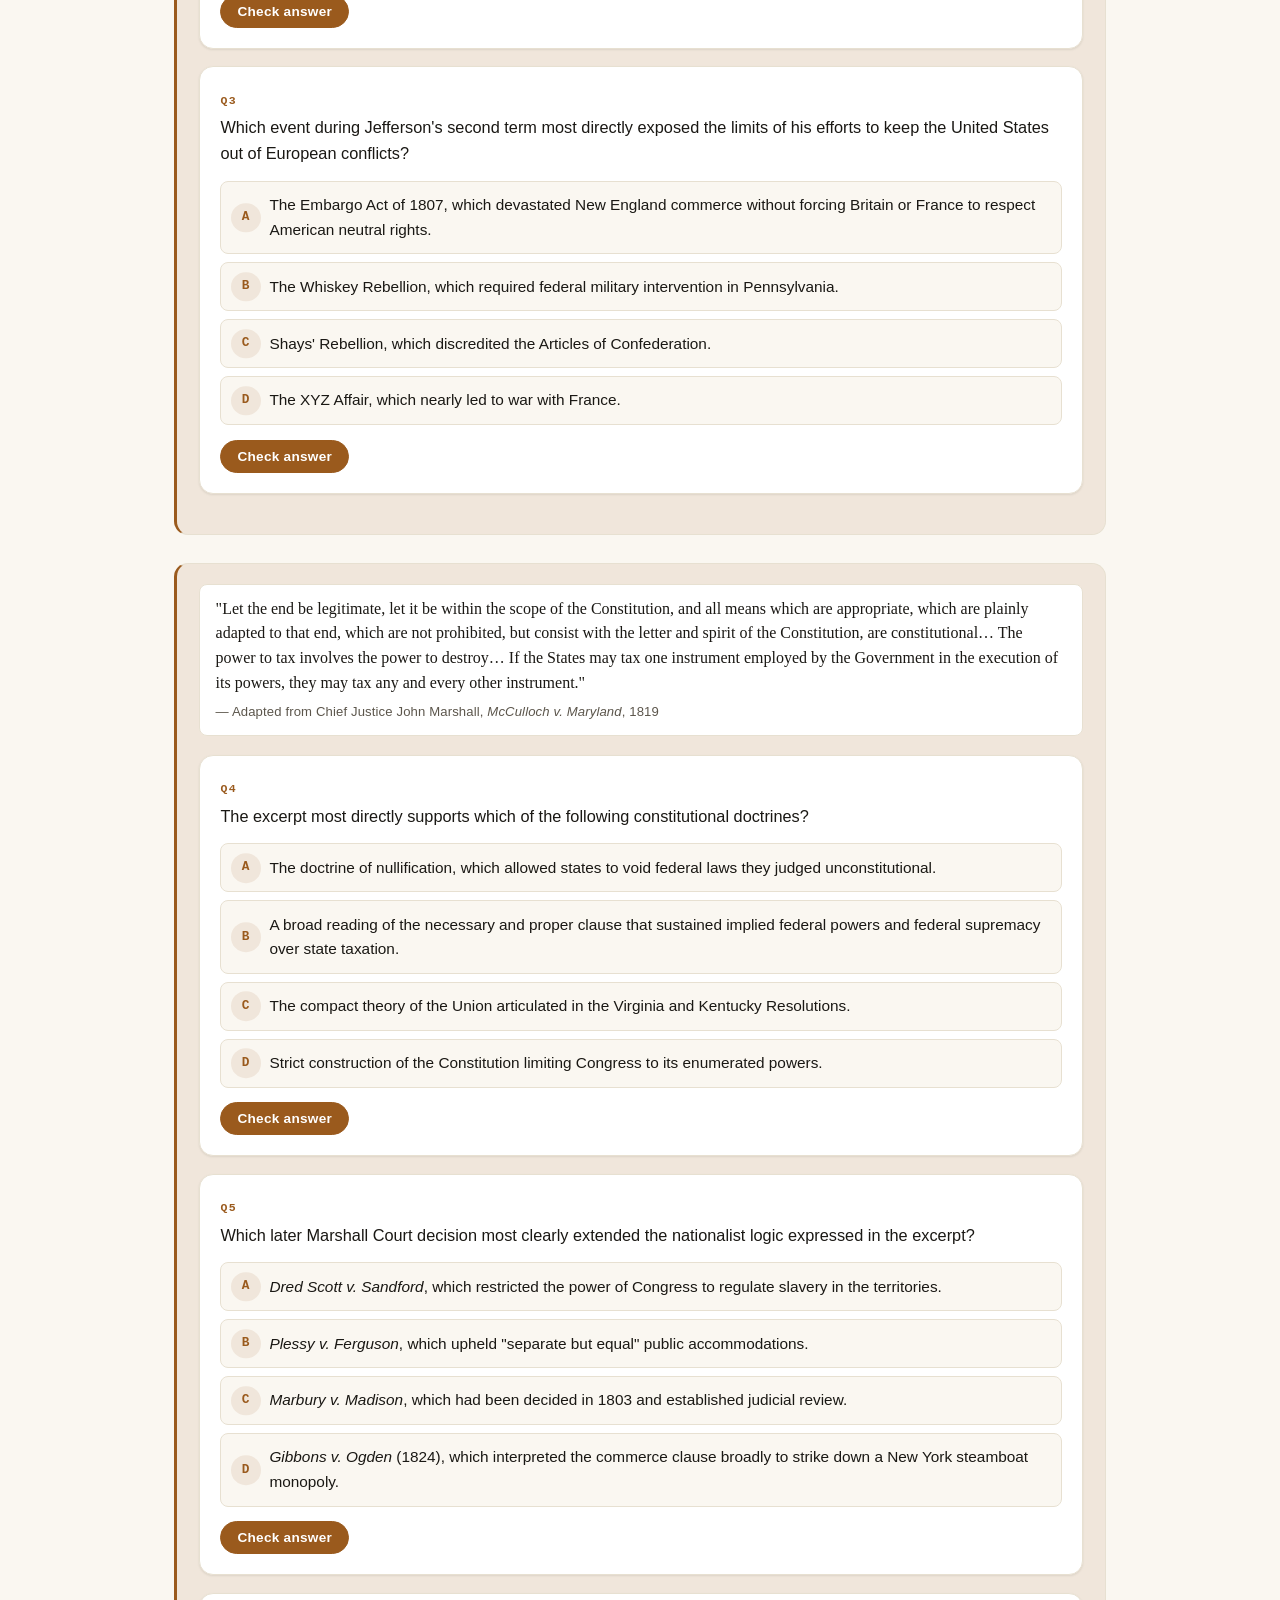
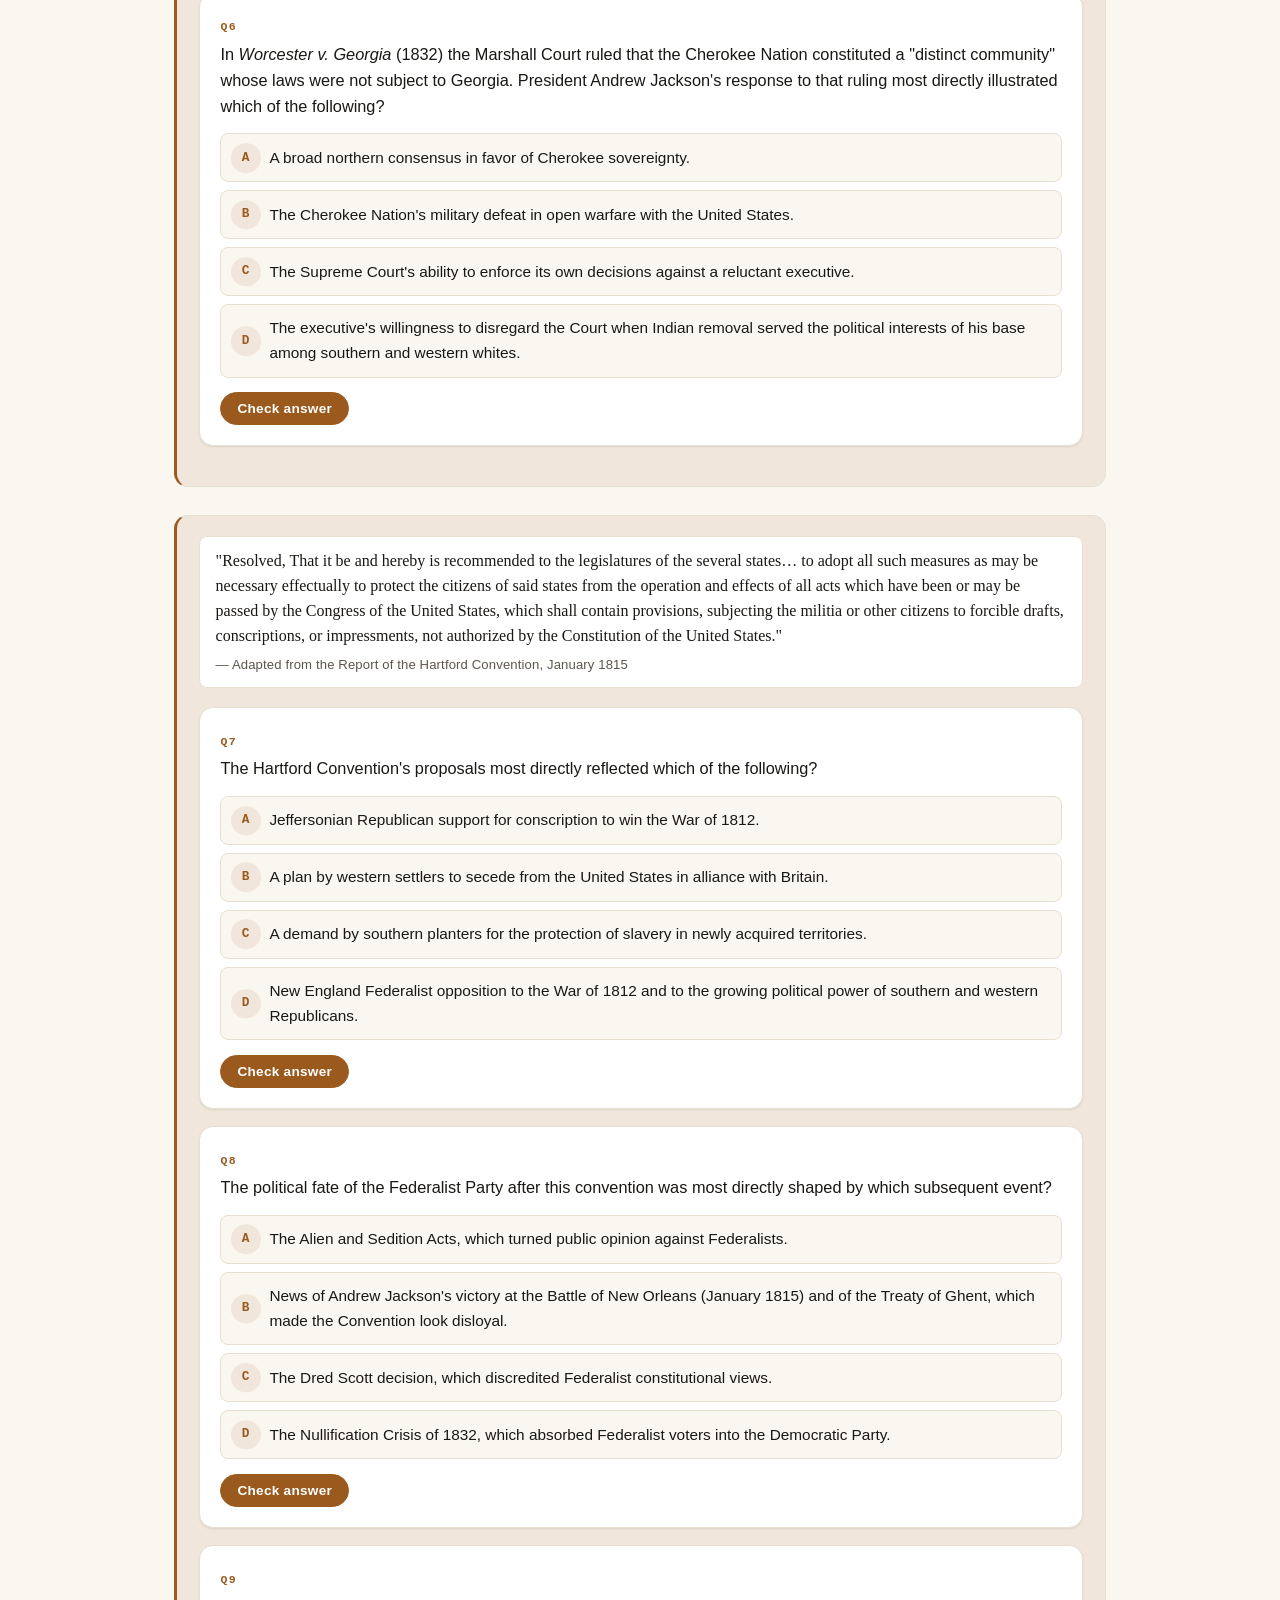
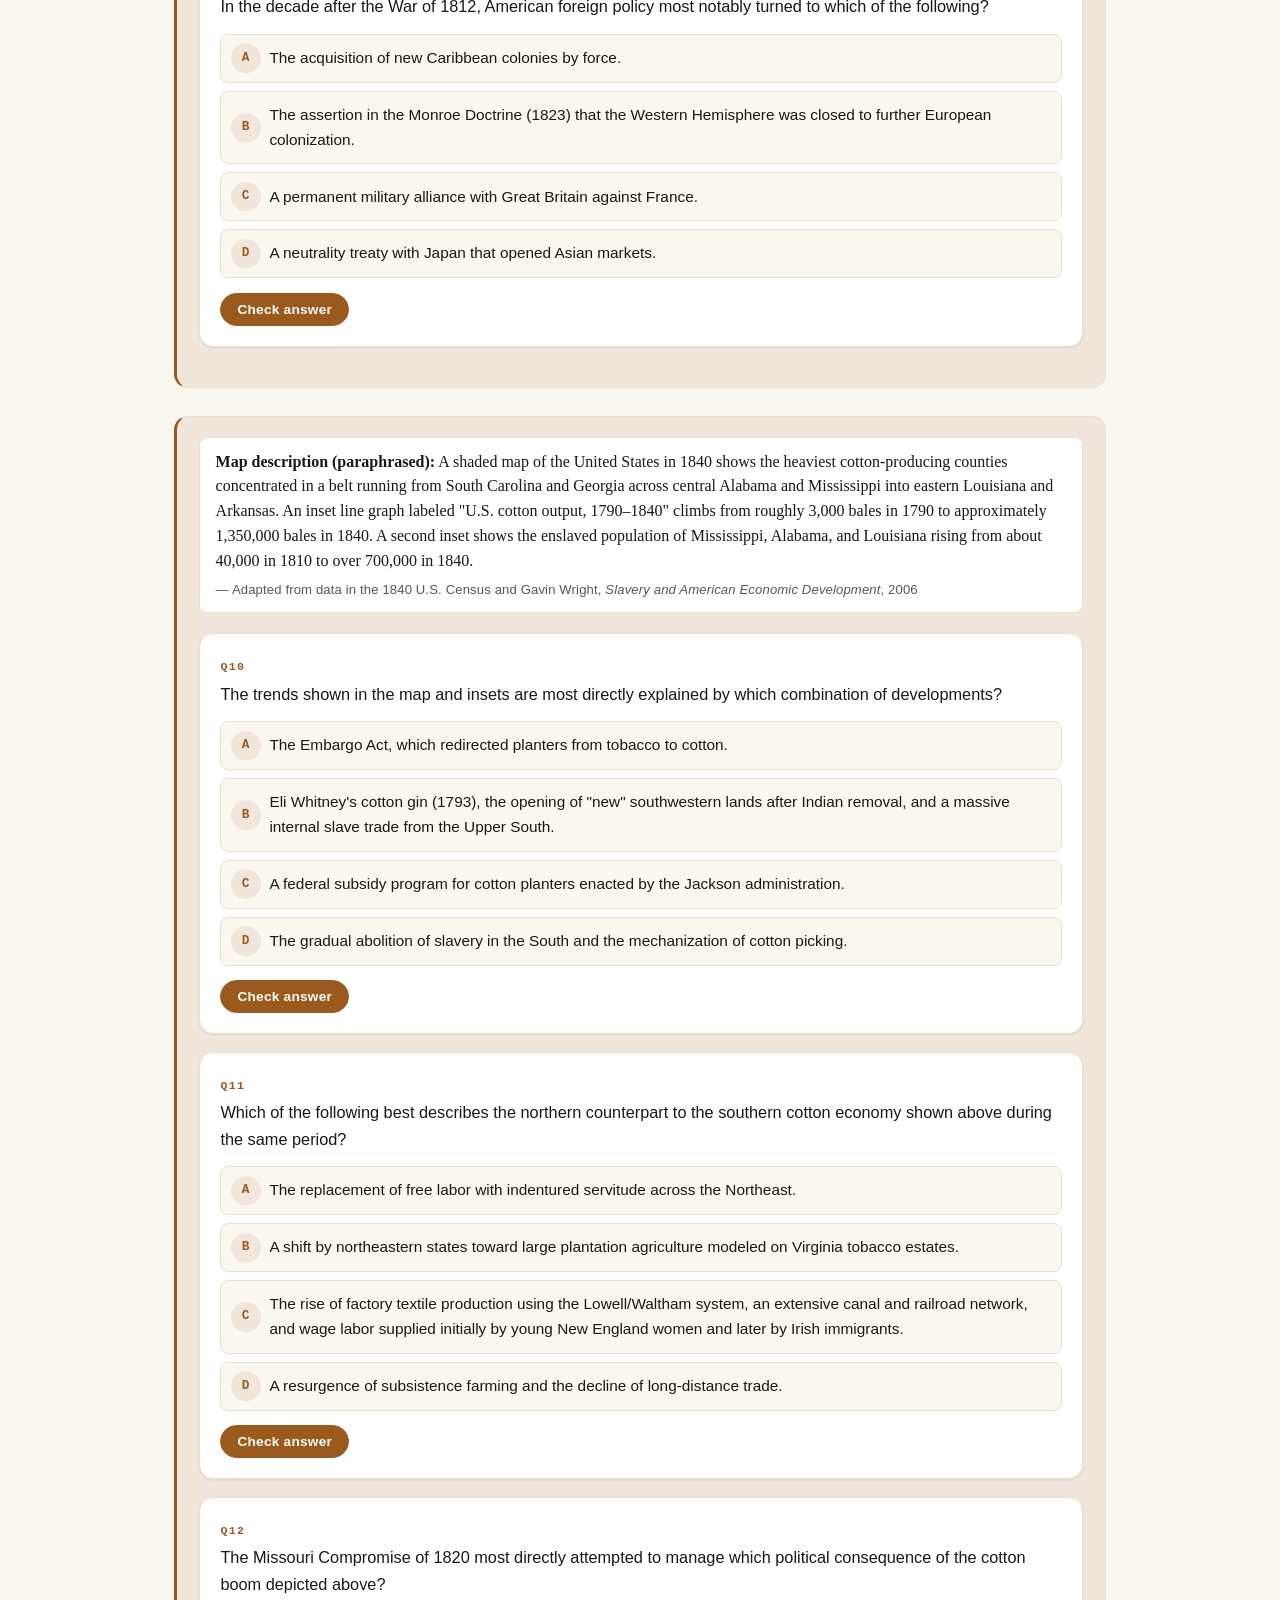
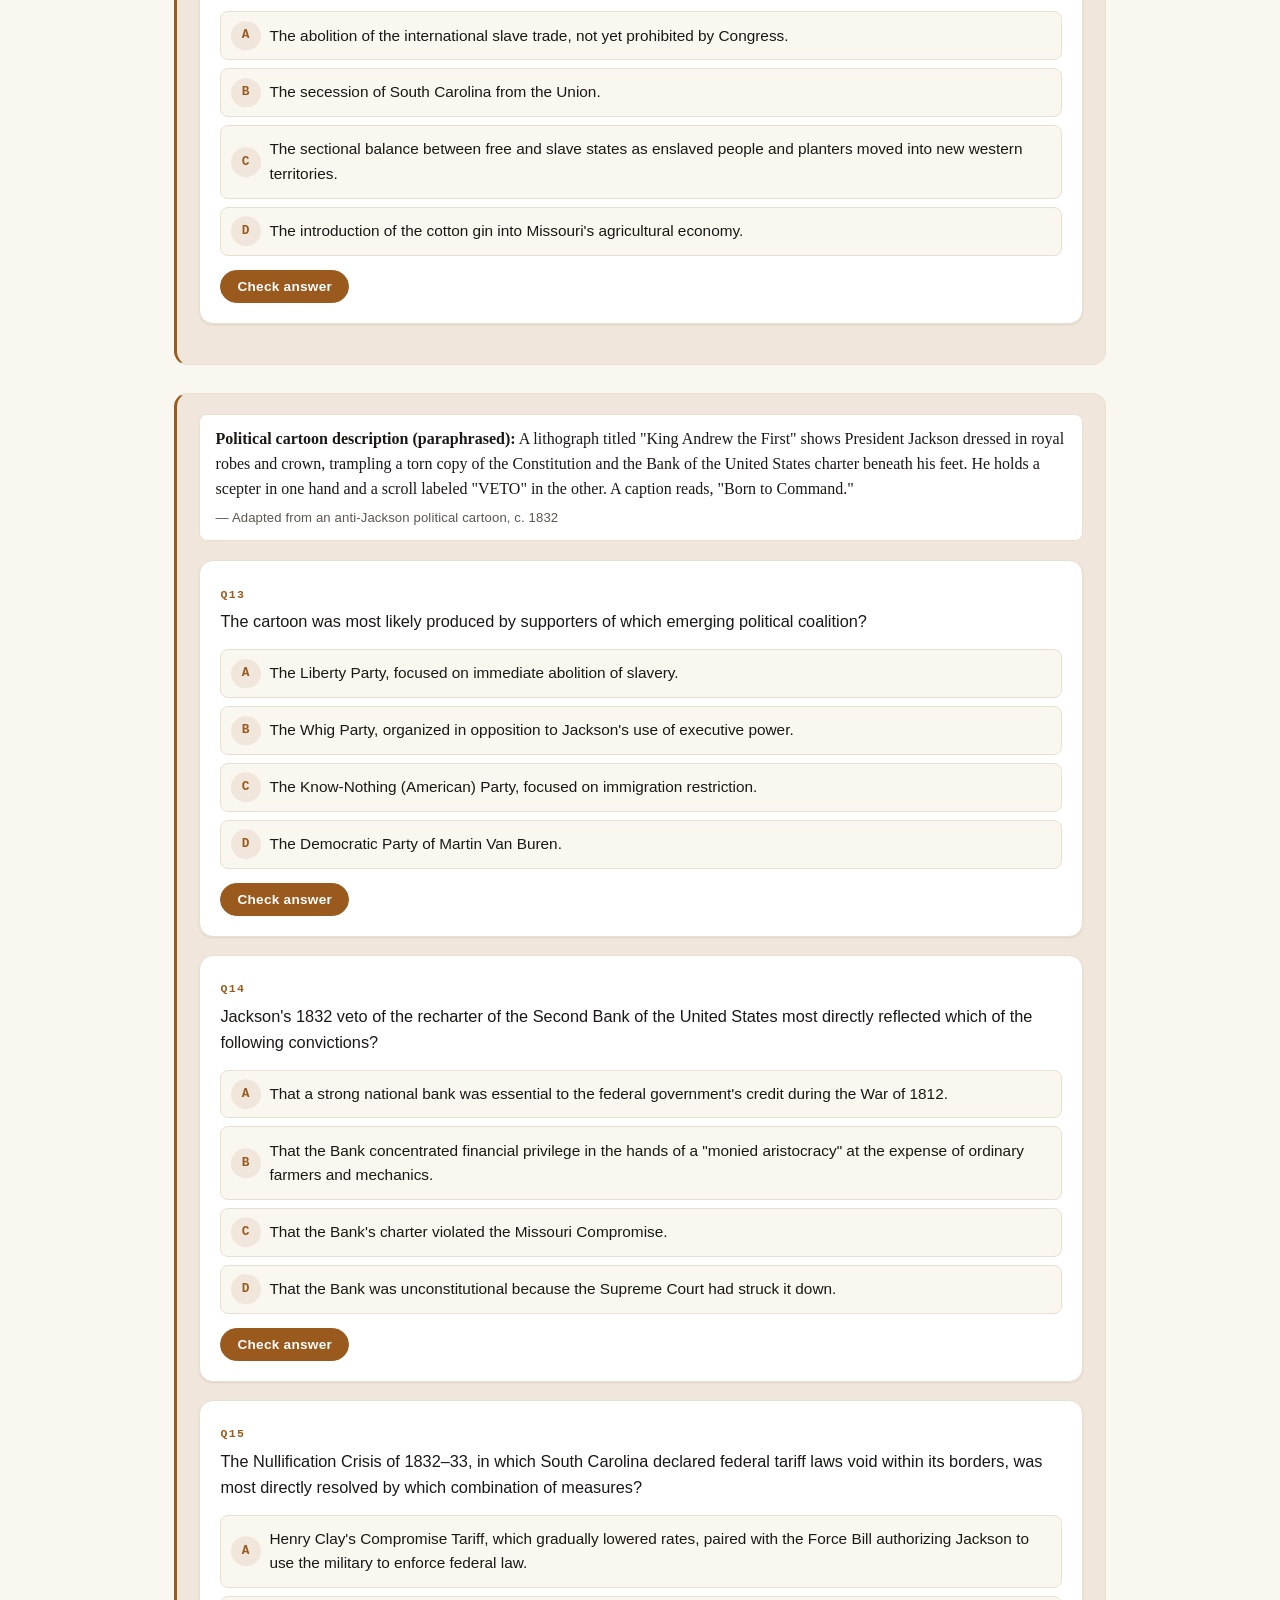
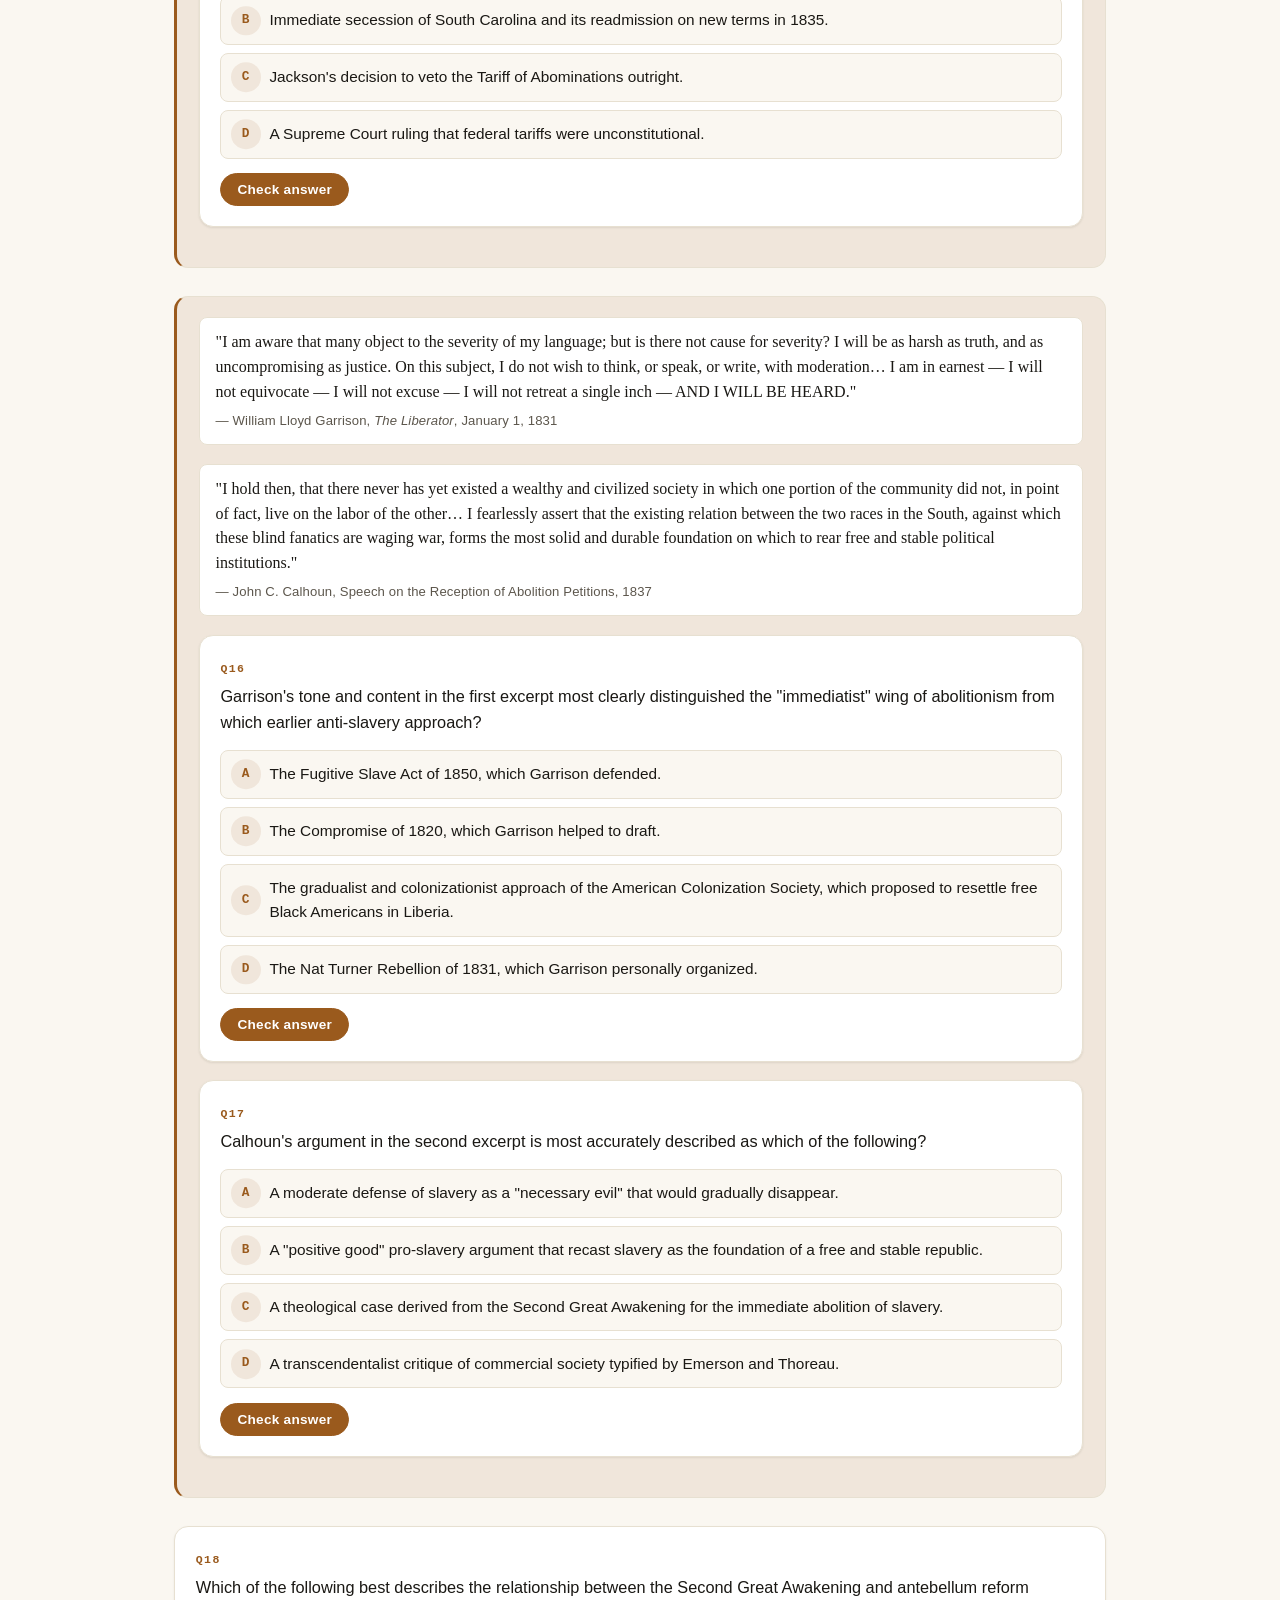
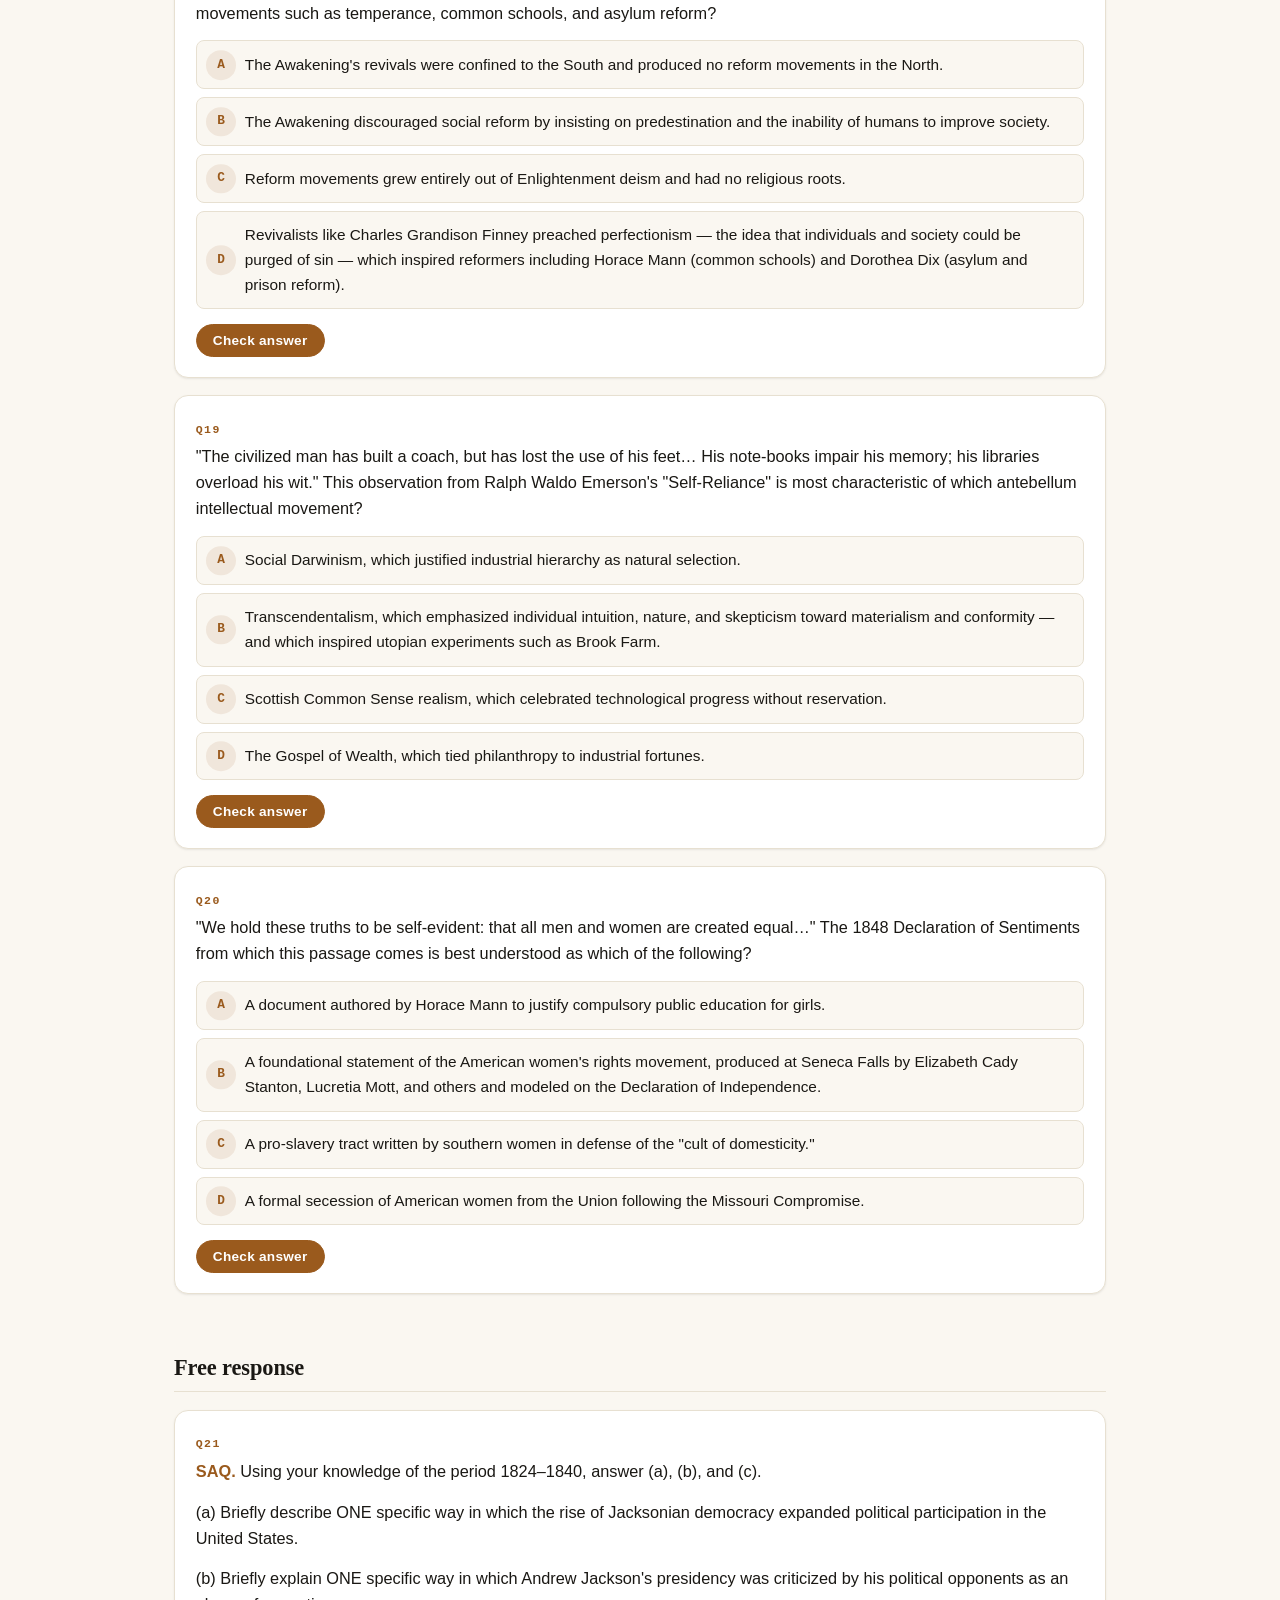
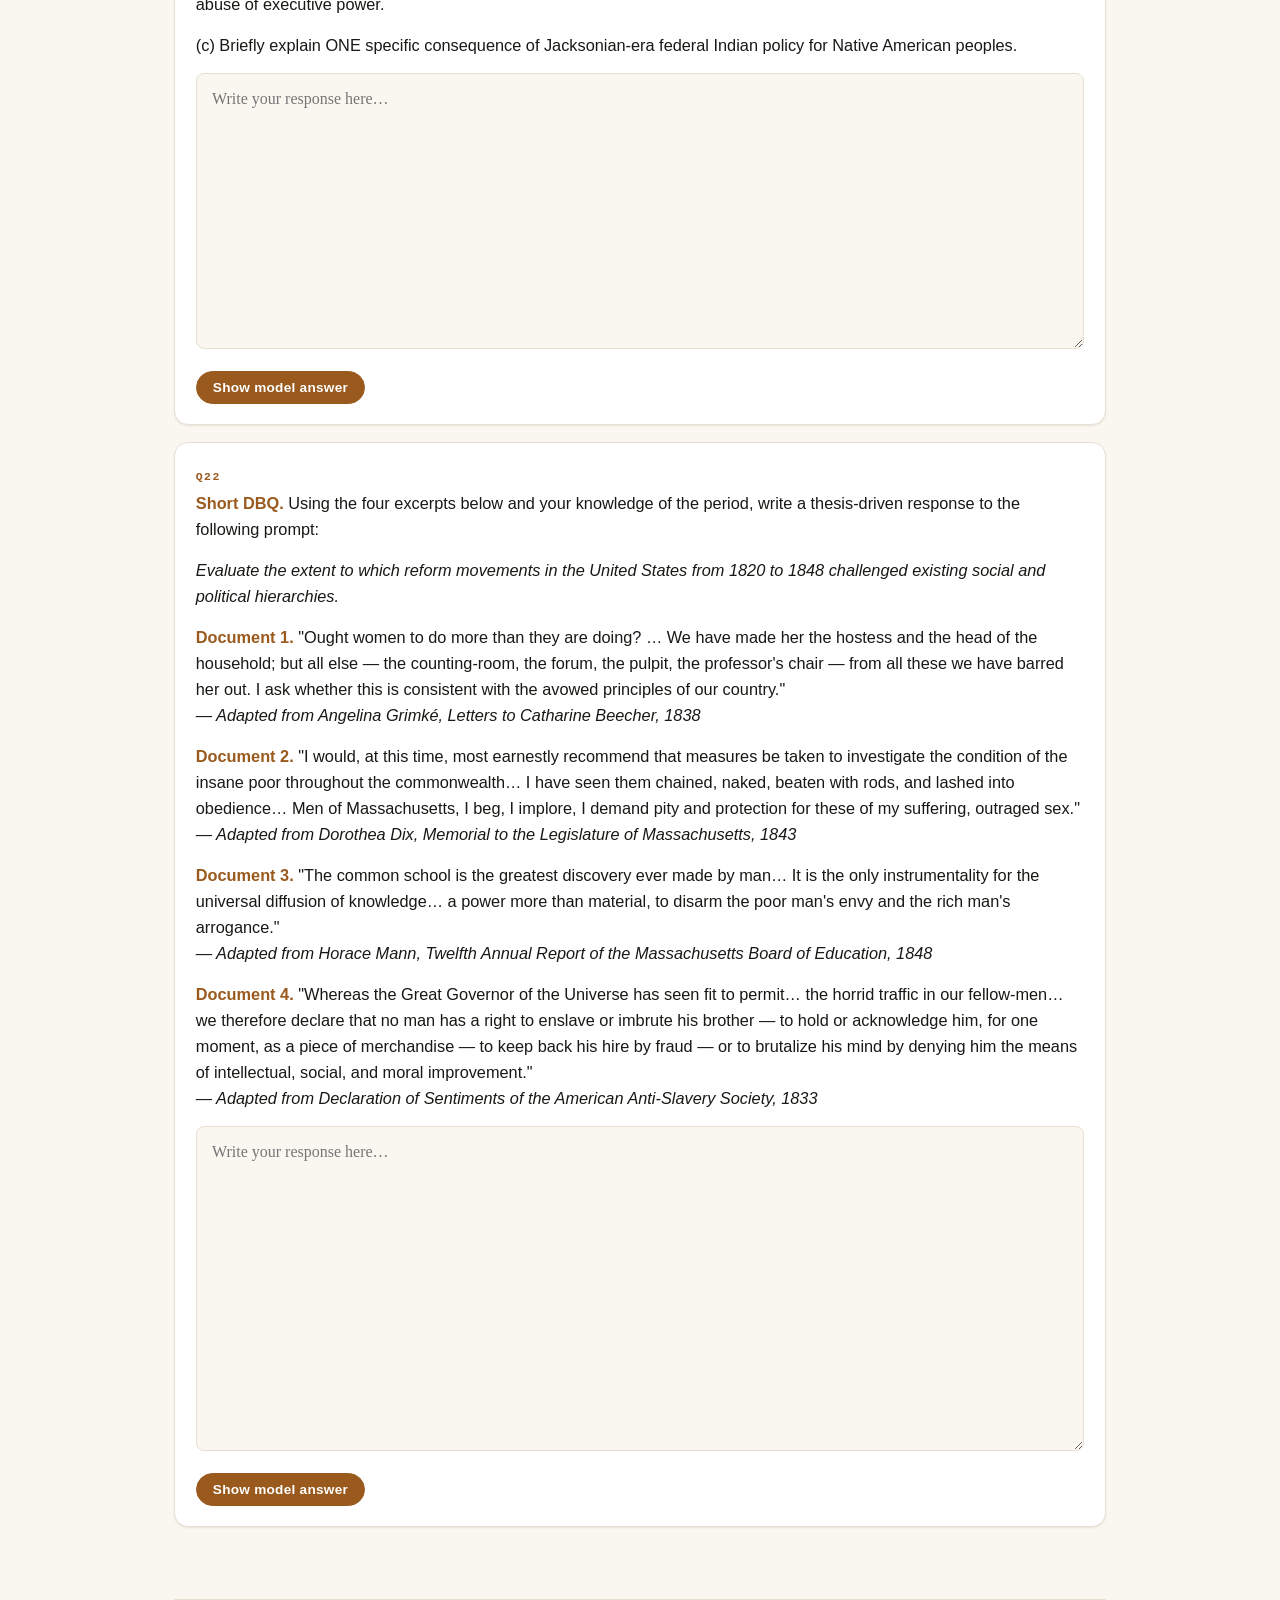
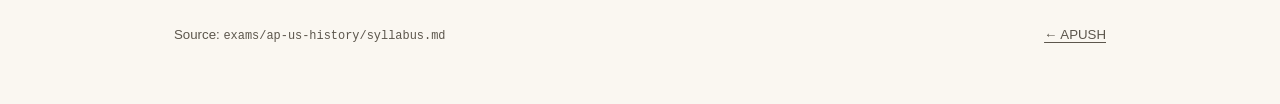
==== commit 4b74208f: "Expand APUSH quizzes for comprehensive unit coverage Previous quizzes shipped a uniform 8 MCQs + 2 F" ====
--- a/exams/ap-us-history/quizzes/unit-4-antebellum-america-2026-04-22.html
+++ b/exams/ap-us-history/quizzes/unit-4-antebellum-america-2026-04-22.html
@@ -3,7 +3,7 @@
   <head>
     <meta charset="utf-8" />
     <meta name="viewport" content="width=device-width, initial-scale=1" />
-    <title>Unit 4 · Antebellum America 1800–1848 · AP US History</title>
+    <title>Unit 4 · Jeffersonian Era, Market Revolution, Jacksonian Democracy, Reform · APUSH</title>
     <link rel="stylesheet" href="../../assets/styles.css" />
     <link rel="stylesheet" href="../../assets/quiz.css" />
   </head>
@@ -11,15 +11,15 @@
     <div class="site">
       <nav class="topnav">
         <a class="brand" href="../../">AP Exam Prep</a>
-        <a class="back" href="../">AP US History</a>
+        <a class="back" href="../">APUSH</a>
       </nav>
 
       <header class="hero">
         <span class="eyebrow">Unit 4 · 1800–1848</span>
-        <h1>Antebellum America: Jefferson to the eve of Seneca Falls</h1>
-        <p class="lede">Stimulus-based multiple choice and free-response practice covering the Jeffersonian republic, the Market Revolution, Jacksonian democracy, the Second Great Awakening, and the early reform and abolitionist movements.</p>
+        <h1>Antebellum America: Jefferson to Seneca Falls</h1>
+        <p class="lede">Twenty stimulus-driven MCQs and two free-response prompts covering the Jeffersonian era, Marshall Court, War of 1812, American System, Market Revolution, Jacksonian democracy, slavery's expansion, the Second Great Awakening, antebellum reform, and the emergence of abolitionism and women's rights.</p>
         <div class="hero-meta">
-          <span>8 multiple choice</span>
+          <span>20 multiple choice</span>
           <span>2 free response</span>
           <span>AP-level</span>
         </div>
@@ -28,148 +28,358 @@
       <section class="quiz" aria-label="Multiple choice">
         <h2>Multiple choice</h2>
 
-        <!-- Stimulus group 1: Jackson Bank Veto -->
-        <article class="stimulus-group">
-          <blockquote class="stimulus">
-            <p>"It is to be regretted that the rich and powerful too often bend the acts of government to their selfish purposes. Distinctions in society will always exist under every just government. Equality of talents, of education, or of wealth can not be produced by human institutions… but when the laws undertake to add to these natural and just advantages artificial distinctions, to grant titles, gratuities, and exclusive privileges, to make the rich richer and the potent more powerful, the humble members of society… have a right to complain of the injustice of their Government."</p>
-            <cite>— Adapted from Andrew Jackson, Veto Message Regarding the Bank of the United States, 1832</cite>
+        <!-- Stimulus group 1: Jefferson, Louisiana Purchase, and strict construction -->
+        <article class="stimulus-group">
+          <blockquote class="stimulus">
+            <p>"The Constitution has made no provision for our holding foreign territory, still less for incorporating foreign nations into our Union. The executive, in seizing the fugitive occurrence which so much advances the good of their country, have done an act beyond the Constitution. The Legislature, in casting behind them metaphysical subtleties, and risking themselves like faithful servants, must ratify and pay for it, and throw themselves on their country for doing for them, unauthorized, what we know they would have done for themselves had they been in a situation to do it."</p>
+            <cite>— Adapted from Thomas Jefferson, letter to John C. Breckinridge, August 12, 1803</cite>
           </blockquote>
 
           <article class="question mcq" data-qnum="1">
-            <p class="prompt">Jackson's argument in the excerpt most directly reflects which political tradition?</p>
-            <ol class="options">
-              <li data-correct="false">Hamiltonian support for a strong, nationally chartered financial system</li>
-              <li data-correct="true">Jeffersonian suspicion of concentrated economic privilege tied to the federal government</li>
-              <li data-correct="false">Whig advocacy of Henry Clay's American System and internal improvements</li>
-              <li data-correct="false">Federalist insistence on judicial review as a check on majority rule</li>
-            </ol>
-            <button type="button" class="check">Check answer</button>
-            <div class="explanation" hidden>
-              <p><strong>Correct:</strong> Jeffersonian suspicion of concentrated economic privilege tied to the federal government.</p>
-              <p>Jackson consciously positioned himself as heir to Jefferson's Republican tradition, attacking the Bank as a "monster" of artificial privilege for eastern elites. The Hamiltonian answer describes the Federalist position the Bank itself embodied — the very thing Jackson was rejecting. The Clay/American System option describes Jackson's Whig opponents, who defended the Bank. Federalist judicial review is irrelevant to a presidential veto grounded in popular sovereignty and executive constitutional interpretation.</p>
+            <p class="prompt">Jefferson's anxiety in the letter most directly reflects which tension within his political philosophy?</p>
+            <ol class="options">
+              <li data-correct="false">His desire to preserve Federalist economic institutions such as the Bank of the United States.</li>
+              <li data-correct="true">His commitment to strict construction of the Constitution in conflict with the practical advantage of acquiring the Louisiana Territory.</li>
+              <li data-correct="false">His belief that the federal government should actively subsidize manufacturing over agriculture.</li>
+              <li data-correct="false">His view that foreign policy should be directed primarily by the Senate rather than the executive.</li>
+            </ol>
+            <button type="button" class="check">Check answer</button>
+            <div class="explanation" hidden>
+              <p><strong>Correct:</strong> The tension between strict construction and the practical advantage of acquiring Louisiana.</p>
+              <p>Jefferson had long insisted the federal government could do only what the Constitution expressly authorized, but acquiring foreign territory was nowhere enumerated. He admits here that he has acted "beyond the Constitution" and asks Congress to ratify after the fact. The Bank option is wrong — Jefferson opposed Hamilton's Bank on precisely these strict-construction grounds. Subsidies for manufacturing describe Hamilton and later Clay, not Jefferson, who idealized the yeoman farmer. The Senate-directs-foreign-policy reading misreads the letter, which is about constitutional authority, not interbranch foreign-policy turf.</p>
             </div>
           </article>
 
           <article class="question mcq" data-qnum="2">
-            <p class="prompt">Which later nineteenth-century political development most directly extended the logic expressed in Jackson's veto?</p>
-            <ol class="options">
-              <li data-correct="false">The Marshall Court's nationalist rulings in McCulloch v. Maryland and Gibbons v. Ogden</li>
-              <li data-correct="false">The Hartford Convention's proposed amendments to limit federal power</li>
-              <li data-correct="true">The Democratic Party's opposition to a national bank and to federally funded internal improvements through the 1850s</li>
-              <li data-correct="false">Henry Clay's Compromise Tariff of 1833 ending the Nullification Crisis</li>
-            </ol>
-            <button type="button" class="check">Check answer</button>
-            <div class="explanation" hidden>
-              <p><strong>Correct:</strong> The Democratic Party's opposition to a national bank and to federally funded internal improvements through the 1850s.</p>
-              <p>Jackson's veto became foundational for the Second Party System Democrats, who continued to oppose a central bank (Van Buren's Independent Treasury) and reject federally funded internal improvements on strict-constructionist, anti-privilege grounds. The Marshall Court rulings moved in the opposite direction, affirming federal economic power. The Hartford Convention predates the veto and was a Federalist episode. The Compromise Tariff addressed sectional nullification, not Jackson's political economy of banking.</p>
+            <p class="prompt">Which expedition most directly followed from the acquisition Jefferson is defending?</p>
+            <ol class="options">
+              <li data-correct="false">John C. Frémont's mapping of California in the 1840s.</li>
+              <li data-correct="true">The Lewis and Clark Expedition (1804–1806), which explored the new territory and sought a water route to the Pacific.</li>
+              <li data-correct="false">Zebulon Pike's expedition to the Great Lakes.</li>
+              <li data-correct="false">The Wilkes Expedition to the South Pacific.</li>
+            </ol>
+            <button type="button" class="check">Check answer</button>
+            <div class="explanation" hidden>
+              <p><strong>Correct:</strong> The Lewis and Clark Expedition.</p>
+              <p>Jefferson commissioned Lewis, Clark, and the Corps of Discovery to explore the Louisiana Purchase, establish relations with Native nations, catalog natural resources, and search for a Northwest Passage. Frémont's California work is a later 1840s Mexican-Cession-era enterprise. Pike did explore the southwestern portion of Louisiana and the Rockies — not the Great Lakes — so that option is factually wrong. The Wilkes Expedition was a Pacific oceanographic voyage, not continental exploration of Louisiana.</p>
             </div>
           </article>
 
           <article class="question mcq" data-qnum="3">
-            <p class="prompt">Critics of Jackson in the 1830s most commonly responded to messages like this one by charging that he was</p>
-            <ol class="options">
-              <li data-correct="false">abandoning the Monroe Doctrine's commitment to hemispheric noninterference</li>
-              <li data-correct="true">acting as "King Andrew I" by expanding executive power beyond its constitutional bounds</li>
-              <li data-correct="false">secretly sympathizing with the nullifiers of South Carolina</li>
-              <li data-correct="false">conceding federal authority over Native nations to state governments</li>
-            </ol>
-            <button type="button" class="check">Check answer</button>
-            <div class="explanation" hidden>
-              <p><strong>Correct:</strong> acting as "King Andrew I" by expanding executive power beyond its constitutional bounds.</p>
-              <p>Whig cartoons famously depicted Jackson as "King Andrew I" trampling the Constitution after his vetoes and removal of federal deposits. The Monroe Doctrine answer is chronologically and topically off. Jackson in fact opposed South Carolina's nullifiers, issuing the Nullification Proclamation and backing the Force Bill. The Native-nations option describes something Jackson actually did in the Indian Removal/Worcester episodes but it was not the typical Whig critique of the Bank Veto itself.</p>
-            </div>
-          </article>
-        </article>
-
-        <!-- Stimulus group 2: Abolitionist text -->
+            <p class="prompt">Which event during Jefferson's second term most directly exposed the limits of his efforts to keep the United States out of European conflicts?</p>
+            <ol class="options">
+              <li data-correct="false">The Whiskey Rebellion, which required federal military intervention in Pennsylvania.</li>
+              <li data-correct="true">The Embargo Act of 1807, which devastated New England commerce without forcing Britain or France to respect American neutral rights.</li>
+              <li data-correct="false">Shays' Rebellion, which discredited the Articles of Confederation.</li>
+              <li data-correct="false">The XYZ Affair, which nearly led to war with France.</li>
+            </ol>
+            <button type="button" class="check">Check answer</button>
+            <div class="explanation" hidden>
+              <p><strong>Correct:</strong> The Embargo Act of 1807.</p>
+              <p>Jefferson's Embargo banned virtually all American exports in response to British and French interference with neutral shipping; it collapsed New England trade, spawned widespread smuggling, and failed to change European policy. The Whiskey Rebellion (1794) and Shays' Rebellion (1786–87) both predate Jefferson's presidency. The XYZ Affair occurred under Adams in the late 1790s.</p>
+            </div>
+          </article>
+        </article>
+
+        <!-- Stimulus group 2: Marshall Court -->
+        <article class="stimulus-group">
+          <blockquote class="stimulus">
+            <p>"Let the end be legitimate, let it be within the scope of the Constitution, and all means which are appropriate, which are plainly adapted to that end, which are not prohibited, but consist with the letter and spirit of the Constitution, are constitutional… The power to tax involves the power to destroy… If the States may tax one instrument employed by the Government in the execution of its powers, they may tax any and every other instrument."</p>
+            <cite>— Adapted from Chief Justice John Marshall, <em>McCulloch v. Maryland</em>, 1819</cite>
+          </blockquote>
+
+          <article class="question mcq" data-qnum="4">
+            <p class="prompt">The excerpt most directly supports which of the following constitutional doctrines?</p>
+            <ol class="options">
+              <li data-correct="true">A broad reading of the necessary and proper clause that sustained implied federal powers and federal supremacy over state taxation.</li>
+              <li data-correct="false">The doctrine of nullification, which allowed states to void federal laws they judged unconstitutional.</li>
+              <li data-correct="false">The compact theory of the Union articulated in the Virginia and Kentucky Resolutions.</li>
+              <li data-correct="false">Strict construction of the Constitution limiting Congress to its enumerated powers.</li>
+            </ol>
+            <button type="button" class="check">Check answer</button>
+            <div class="explanation" hidden>
+              <p><strong>Correct:</strong> A broad reading of the necessary and proper clause and federal supremacy over state taxation.</p>
+              <p><em>McCulloch v. Maryland</em> upheld the Second Bank of the United States under the necessary and proper clause and struck down Maryland's tax on the Bank under the supremacy clause. The nullification and compact-theory options describe Calhoun, Jefferson, and Madison's 1798–99 Resolutions — the opposite of what Marshall argues here. Strict construction is what Marshall rejects.</p>
+            </div>
+          </article>
+
+          <article class="question mcq" data-qnum="5">
+            <p class="prompt">Which later Marshall Court decision most clearly extended the nationalist logic expressed in the excerpt?</p>
+            <ol class="options">
+              <li data-correct="false"><em>Dred Scott v. Sandford</em>, which restricted the power of Congress to regulate slavery in the territories.</li>
+              <li data-correct="true"><em>Gibbons v. Ogden</em> (1824), which interpreted the commerce clause broadly to strike down a New York steamboat monopoly.</li>
+              <li data-correct="false"><em>Marbury v. Madison</em>, which had been decided in 1803 and established judicial review.</li>
+              <li data-correct="false"><em>Plessy v. Ferguson</em>, which upheld "separate but equal" public accommodations.</li>
+            </ol>
+            <button type="button" class="check">Check answer</button>
+            <div class="explanation" hidden>
+              <p><strong>Correct:</strong> <em>Gibbons v. Ogden</em> (1824).</p>
+              <p><em>Gibbons</em> used a sweeping reading of the commerce clause to assert federal authority over interstate navigation — a direct continuation of <em>McCulloch</em>'s nationalist method. <em>Dred Scott</em> (1857) and <em>Plessy</em> (1896) are post-Marshall and concern slavery and segregation. <em>Marbury</em> predates <em>McCulloch</em> — the question asks for a <em>later</em> case — and, while important, concerns judicial review rather than the scope of federal power vis-à-vis the states.</p>
+            </div>
+          </article>
+
+          <article class="question mcq" data-qnum="6">
+            <p class="prompt">In <em>Worcester v. Georgia</em> (1832) the Marshall Court ruled that the Cherokee Nation constituted a "distinct community" whose laws were not subject to Georgia. President Andrew Jackson's response to that ruling most directly illustrated which of the following?</p>
+            <ol class="options">
+              <li data-correct="false">The Supreme Court's ability to enforce its own decisions against a reluctant executive.</li>
+              <li data-correct="true">The executive's willingness to disregard the Court when Indian removal served the political interests of his base among southern and western whites.</li>
+              <li data-correct="false">A broad northern consensus in favor of Cherokee sovereignty.</li>
+              <li data-correct="false">The Cherokee Nation's military defeat in open warfare with the United States.</li>
+            </ol>
+            <button type="button" class="check">Check answer</button>
+            <div class="explanation" hidden>
+              <p><strong>Correct:</strong> Jackson's willingness to disregard the Court to facilitate Indian removal.</p>
+              <p>Jackson declined to enforce <em>Worcester</em>, clearing the way for the 1830 Indian Removal Act to proceed, culminating in the 1838 Trail of Tears under Van Buren. The Court had no independent enforcement mechanism — it depends on executive compliance, and Jackson withheld it. A "northern consensus" favoring the Cherokee is overstated; many northerners were sympathetic but not organized to override removal. The Cherokee were not defeated militarily; they were forcibly removed under treaty pressure and federal troops.</p>
+            </div>
+          </article>
+        </article>
+
+        <!-- Stimulus group 3: War of 1812 / Hartford / Monroe Doctrine -->
+        <article class="stimulus-group">
+          <blockquote class="stimulus">
+            <p>"Resolved, That it be and hereby is recommended to the legislatures of the several states… to adopt all such measures as may be necessary effectually to protect the citizens of said states from the operation and effects of all acts which have been or may be passed by the Congress of the United States, which shall contain provisions, subjecting the militia or other citizens to forcible drafts, conscriptions, or impressments, not authorized by the Constitution of the United States."</p>
+            <cite>— Adapted from the Report of the Hartford Convention, January 1815</cite>
+          </blockquote>
+
+          <article class="question mcq" data-qnum="7">
+            <p class="prompt">The Hartford Convention's proposals most directly reflected which of the following?</p>
+            <ol class="options">
+              <li data-correct="true">New England Federalist opposition to the War of 1812 and to the growing political power of southern and western Republicans.</li>
+              <li data-correct="false">A demand by southern planters for the protection of slavery in newly acquired territories.</li>
+              <li data-correct="false">A plan by western settlers to secede from the United States in alliance with Britain.</li>
+              <li data-correct="false">Jeffersonian Republican support for conscription to win the War of 1812.</li>
+            </ol>
+            <button type="button" class="check">Check answer</button>
+            <div class="explanation" hidden>
+              <p><strong>Correct:</strong> New England Federalist opposition to the War of 1812 and Republican dominance.</p>
+              <p>The Hartford Convention gathered New England Federalists frustrated by the embargo, "Mr. Madison's War," and a perceived "Virginia dynasty" tilting the Union southward. The southern-planter option inverts the geography. Western settlers overwhelmingly supported the war — the "War Hawks" came from the West and South. Jeffersonian Republicans were the war's sponsors, not the convention's organizers.</p>
+            </div>
+          </article>
+
+          <article class="question mcq" data-qnum="8">
+            <p class="prompt">The political fate of the Federalist Party after this convention was most directly shaped by which subsequent event?</p>
+            <ol class="options">
+              <li data-correct="false">The Dred Scott decision, which discredited Federalist constitutional views.</li>
+              <li data-correct="true">News of Andrew Jackson's victory at the Battle of New Orleans (January 1815) and of the Treaty of Ghent, which made the Convention look disloyal.</li>
+              <li data-correct="false">The Alien and Sedition Acts, which turned public opinion against Federalists.</li>
+              <li data-correct="false">The Nullification Crisis of 1832, which absorbed Federalist voters into the Democratic Party.</li>
+            </ol>
+            <button type="button" class="check">Check answer</button>
+            <div class="explanation" hidden>
+              <p><strong>Correct:</strong> Jackson's victory at New Orleans and news of the Treaty of Ghent.</p>
+              <p>The Hartford Report reached Washington just as news of Jackson's lopsided New Orleans victory and the Ghent peace arrived; the Federalists' timing made them look seditious, and the party never recovered nationally. <em>Dred Scott</em> is from 1857 and concerns slavery, not Federalism. The Alien and Sedition Acts damaged Federalists in 1798 — well before Hartford. The Nullification Crisis (1832) postdates the party's collapse and concerned South Carolina Democrats, not the absorption of Federalists.</p>
+            </div>
+          </article>
+
+          <article class="question mcq" data-qnum="9">
+            <p class="prompt">In the decade after the War of 1812, American foreign policy most notably turned to which of the following?</p>
+            <ol class="options">
+              <li data-correct="false">The acquisition of new Caribbean colonies by force.</li>
+              <li data-correct="true">The assertion in the Monroe Doctrine (1823) that the Western Hemisphere was closed to further European colonization.</li>
+              <li data-correct="false">A permanent military alliance with Great Britain against France.</li>
+              <li data-correct="false">A neutrality treaty with Japan that opened Asian markets.</li>
+            </ol>
+            <button type="button" class="check">Check answer</button>
+            <div class="explanation" hidden>
+              <p><strong>Correct:</strong> The Monroe Doctrine (1823).</p>
+              <p>Secretary of State John Quincy Adams drafted what President Monroe delivered: a declaration that European powers should not recolonize the newly independent republics of Latin America, paired with a pledge of non-interference in Europe. The Caribbean-colonies option is anachronistic — U.S. overseas colonialism follows 1898. No formal alliance with Britain occurred; the Rush-Bagot Agreement demilitarized the Great Lakes but was not a military pact. Perry's opening of Japan came in 1853–54, a generation later.</p>
+            </div>
+          </article>
+        </article>
+
+        <!-- Stimulus group 4: Market Revolution / Lowell / cotton map -->
+        <article class="stimulus-group">
+          <blockquote class="stimulus">
+            <p><strong>Map description (paraphrased):</strong> A shaded map of the United States in 1840 shows the heaviest cotton-producing counties concentrated in a belt running from South Carolina and Georgia across central Alabama and Mississippi into eastern Louisiana and Arkansas. An inset line graph labeled "U.S. cotton output, 1790–1840" climbs from roughly 3,000 bales in 1790 to approximately 1,350,000 bales in 1840. A second inset shows the enslaved population of Mississippi, Alabama, and Louisiana rising from about 40,000 in 1810 to over 700,000 in 1840.</p>
+            <cite>— Adapted from data in the 1840 U.S. Census and Gavin Wright, <em>Slavery and American Economic Development</em>, 2006</cite>
+          </blockquote>
+
+          <article class="question mcq" data-qnum="10">
+            <p class="prompt">The trends shown in the map and insets are most directly explained by which combination of developments?</p>
+            <ol class="options">
+              <li data-correct="false">The gradual abolition of slavery in the South and the mechanization of cotton picking.</li>
+              <li data-correct="true">Eli Whitney's cotton gin (1793), the opening of "new" southwestern lands after Indian removal, and a massive internal slave trade from the Upper South.</li>
+              <li data-correct="false">A federal subsidy program for cotton planters enacted by the Jackson administration.</li>
+              <li data-correct="false">The Embargo Act, which redirected planters from tobacco to cotton.</li>
+            </ol>
+            <button type="button" class="check">Check answer</button>
+            <div class="explanation" hidden>
+              <p><strong>Correct:</strong> The cotton gin, southwestern expansion after Indian removal, and the internal slave trade.</p>
+              <p>The cotton gin made short-staple cotton profitable, the forced removal of the "Five Civilized Tribes" opened the Deep South interior, and the domestic slave trade moved roughly a million enslaved people from the Chesapeake to the Cotton Belt. Slavery was not being abolished in the South — it was expanding rapidly. Jackson signed no federal subsidy for cotton planters. The Embargo Act (1807) does not explain a four-decade cotton boom; the gin, geography, and the slave trade do.</p>
+            </div>
+          </article>
+
+          <article class="question mcq" data-qnum="11">
+            <p class="prompt">Which of the following best describes the northern counterpart to the southern cotton economy shown above during the same period?</p>
+            <ol class="options">
+              <li data-correct="false">A resurgence of subsistence farming and the decline of long-distance trade.</li>
+              <li data-correct="true">The rise of factory textile production using the Lowell/Waltham system, an extensive canal and railroad network, and wage labor supplied initially by young New England women and later by Irish immigrants.</li>
+              <li data-correct="false">The replacement of free labor with indentured servitude across the Northeast.</li>
+              <li data-correct="false">A shift by northeastern states toward large plantation agriculture modeled on Virginia tobacco estates.</li>
+            </ol>
+            <button type="button" class="check">Check answer</button>
+            <div class="explanation" hidden>
+              <p><strong>Correct:</strong> Lowell/Waltham textile mills, canals and railroads, wage labor from Yankee women and later Irish immigrants.</p>
+              <p>The Market Revolution integrated northern manufacturing (Lowell's textile mills using Whitney-style interchangeable parts and water power), transportation (Erie Canal 1825, proliferating railroads in the 1830s–40s), and a new wage-earning workforce. Subsistence farming was in relative decline as farmers produced for distant markets. Indentured servitude was fading, not reviving. Large plantations did not develop in New England or the Mid-Atlantic; climate, soil, and state emancipation laws prevented it.</p>
+            </div>
+          </article>
+
+          <article class="question mcq" data-qnum="12">
+            <p class="prompt">The Missouri Compromise of 1820 most directly attempted to manage which political consequence of the cotton boom depicted above?</p>
+            <ol class="options">
+              <li data-correct="false">The secession of South Carolina from the Union.</li>
+              <li data-correct="true">The sectional balance between free and slave states as enslaved people and planters moved into new western territories.</li>
+              <li data-correct="false">The abolition of the international slave trade, not yet prohibited by Congress.</li>
+              <li data-correct="false">The introduction of the cotton gin into Missouri's agricultural economy.</li>
+            </ol>
+            <button type="button" class="check">Check answer</button>
+            <div class="explanation" hidden>
+              <p><strong>Correct:</strong> The sectional balance between free and slave states.</p>
+              <p>The 1820 compromise admitted Missouri as a slave state and Maine as a free state and drew the 36°30′ line across the remaining Louisiana Purchase. It did <em>not</em> resolve South Carolina secession (that crisis came in 1832 and 1860). Congress had already banned the international slave trade in 1808. Missouri's economy was not transformed by the cotton gin; it produced hemp, tobacco, and grain.</p>
+            </div>
+          </article>
+        </article>
+
+        <!-- Stimulus group 5: Jackson / Bank War political cartoon + Nullification -->
+        <article class="stimulus-group">
+          <blockquote class="stimulus">
+            <p><strong>Political cartoon description (paraphrased):</strong> A lithograph titled "King Andrew the First" shows President Jackson dressed in royal robes and crown, trampling a torn copy of the Constitution and the Bank of the United States charter beneath his feet. He holds a scepter in one hand and a scroll labeled "VETO" in the other. A caption reads, "Born to Command."</p>
+            <cite>— Adapted from an anti-Jackson political cartoon, c. 1832</cite>
+          </blockquote>
+
+          <article class="question mcq" data-qnum="13">
+            <p class="prompt">The cartoon was most likely produced by supporters of which emerging political coalition?</p>
+            <ol class="options">
+              <li data-correct="false">The Democratic Party of Martin Van Buren.</li>
+              <li data-correct="true">The Whig Party, organized in opposition to Jackson's use of executive power.</li>
+              <li data-correct="false">The Liberty Party, focused on immediate abolition of slavery.</li>
+              <li data-correct="false">The Know-Nothing (American) Party, focused on immigration restriction.</li>
+            </ol>
+            <button type="button" class="check">Check answer</button>
+            <div class="explanation" hidden>
+              <p><strong>Correct:</strong> The Whig Party.</p>
+              <p>The Whigs coalesced in the early 1830s out of National Republicans, anti-Jackson Democrats, and Anti-Masons, taking their name from British opponents of monarchy to brand Jackson as "King Andrew." Van Buren was Jackson's political heir, not his opponent. The Liberty Party (1840) and the Know-Nothings (1850s) come later and focus on different issues.</p>
+            </div>
+          </article>
+
+          <article class="question mcq" data-qnum="14">
+            <p class="prompt">Jackson's 1832 veto of the recharter of the Second Bank of the United States most directly reflected which of the following convictions?</p>
+            <ol class="options">
+              <li data-correct="false">That the Bank was unconstitutional because the Supreme Court had struck it down.</li>
+              <li data-correct="true">That the Bank concentrated financial privilege in the hands of a "monied aristocracy" at the expense of ordinary farmers and mechanics.</li>
+              <li data-correct="false">That a strong national bank was essential to the federal government's credit during the War of 1812.</li>
+              <li data-correct="false">That the Bank's charter violated the Missouri Compromise.</li>
+            </ol>
+            <button type="button" class="check">Check answer</button>
+            <div class="explanation" hidden>
+              <p><strong>Correct:</strong> That the Bank benefited a "monied aristocracy" at the expense of ordinary Americans.</p>
+              <p>Jackson's veto message framed the Bank as a corrupt monopoly that privileged eastern and foreign investors over producers. The Supreme Court had <em>upheld</em> the Bank in <em>McCulloch v. Maryland</em>, not struck it down. Supporting the Bank for wartime credit describes Madison's reasoning in 1816, not Jackson's. The Missouri Compromise (1820) concerned slavery in the territories and has no bearing on a bank charter.</p>
+            </div>
+          </article>
+
+          <article class="question mcq" data-qnum="15">
+            <p class="prompt">The Nullification Crisis of 1832–33, in which South Carolina declared federal tariff laws void within its borders, was most directly resolved by which combination of measures?</p>
+            <ol class="options">
+              <li data-correct="true">Henry Clay's Compromise Tariff, which gradually lowered rates, paired with the Force Bill authorizing Jackson to use the military to enforce federal law.</li>
+              <li data-correct="false">Immediate secession of South Carolina and its readmission on new terms in 1835.</li>
+              <li data-correct="false">A Supreme Court ruling that federal tariffs were unconstitutional.</li>
+              <li data-correct="false">Jackson's decision to veto the Tariff of Abominations outright.</li>
+            </ol>
+            <button type="button" class="check">Check answer</button>
+            <div class="explanation" hidden>
+              <p><strong>Correct:</strong> Clay's Compromise Tariff paired with the Force Bill.</p>
+              <p>The crisis ended with a face-saving package: lower tariffs over nine years plus a Force Bill that reaffirmed federal supremacy. South Carolina did not secede in 1832 — it rescinded its nullification ordinance, though it symbolically "nullified" the Force Bill. No Supreme Court ruling invalidated the tariffs; tariffs are an enumerated congressional power. Jackson did not veto the Tariff of Abominations; he enforced federal law.</p>
+            </div>
+          </article>
+        </article>
+
+        <!-- Stimulus group 6: Reform + religion + abolition -->
         <article class="stimulus-group">
           <blockquote class="stimulus">
             <p>"I am aware that many object to the severity of my language; but is there not cause for severity? I will be as harsh as truth, and as uncompromising as justice. On this subject, I do not wish to think, or speak, or write, with moderation… I am in earnest — I will not equivocate — I will not excuse — I will not retreat a single inch — AND I WILL BE HEARD."</p>
-            <cite>— Adapted from William Lloyd Garrison, The Liberator, 1831</cite>
-          </blockquote>
-
-          <article class="question mcq" data-qnum="4">
-            <p class="prompt">Garrison's stance in the excerpt broke most sharply from earlier antislavery activity because it</p>
-            <ol class="options">
-              <li data-correct="false">called for gradual, compensated emancipation coupled with colonization of freedpeople abroad</li>
-              <li data-correct="true">demanded the immediate, uncompensated abolition of slavery on moral grounds</li>
-              <li data-correct="false">urged enslaved people to wait for federal legislation rather than resist</li>
-              <li data-correct="false">relied on the Three-Fifths Compromise to argue slavery would die out naturally</li>
-            </ol>
-            <button type="button" class="check">Check answer</button>
-            <div class="explanation" hidden>
-              <p><strong>Correct:</strong> demanded the immediate, uncompensated abolition of slavery on moral grounds.</p>
-              <p>Garrison's "immediatism" rejected both gradualism and the American Colonization Society's scheme to relocate free Black Americans to Liberia. The gradual-and-colonize option describes precisely what Garrison opposed. The "wait for legislation" option contradicts the urgency of the passage. The Three-Fifths answer describes an eighteenth-century compromise, not an antislavery argument.</p>
-            </div>
-          </article>
-
-          <article class="question mcq" data-qnum="5">
-            <p class="prompt">Which 1831 event most directly hardened Southern white resistance to the kind of abolitionist appeal in the excerpt?</p>
-            <ol class="options">
-              <li data-correct="false">The Hartford Convention</li>
-              <li data-correct="true">Nat Turner's Rebellion in Southampton County, Virginia</li>
-              <li data-correct="false">The passage of the Missouri Compromise</li>
-              <li data-correct="false">Worcester v. Georgia</li>
-            </ol>
-            <button type="button" class="check">Check answer</button>
-            <div class="explanation" hidden>
-              <p><strong>Correct:</strong> Nat Turner's Rebellion in Southampton County, Virginia.</p>
-              <p>Turner's uprising in August 1831, coming months after Garrison founded The Liberator, was blamed by Southern elites on abolitionist "incendiary" literature and led to tighter slave codes, restrictions on Black literacy, and the gag rule in Congress. The Hartford Convention (1814) and the Missouri Compromise (1820) are earlier and unrelated to Garrison's arrival. Worcester v. Georgia (1832) concerned Cherokee sovereignty, not slavery.</p>
-            </div>
-          </article>
-
-          <article class="question mcq" data-qnum="6">
-            <p class="prompt">Garrison's tone and rhetoric were most directly shaped by which broader cultural movement of the 1820s and 1830s?</p>
-            <ol class="options">
-              <li data-correct="false">The classical republicanism of the Jeffersonian Republicans</li>
-              <li data-correct="true">The Second Great Awakening's emphasis on individual moral perfection and conversion</li>
-              <li data-correct="false">The Transcendentalist embrace of Asian philosophical texts</li>
-              <li data-correct="false">The nativist response to Irish Catholic immigration</li>
-            </ol>
-            <button type="button" class="check">Check answer</button>
-            <div class="explanation" hidden>
-              <p><strong>Correct:</strong> The Second Great Awakening's emphasis on individual moral perfection and conversion.</p>
-              <p>Revivalists like Charles Finney taught that sin — including participation in slavery — was a personal choice that could be renounced, fueling immediatist reform. Classical republicanism focused on civic virtue and liberty from monarchy, not moral uplift. Transcendentalism influenced a few reformers (Thoreau, Alcott) but its Eastern-philosophy strand did not drive Garrison's biblical moral absolutism. Nativism cut against reform coalitions rather than fueling abolitionism.</p>
-            </div>
-          </article>
-        </article>
-
-        <!-- Stimulus group 3: Seneca Falls -->
-        <article class="stimulus-group">
-          <blockquote class="stimulus">
-            <p>"We hold these truths to be self-evident: that all men and women are created equal; that they are endowed by their Creator with certain inalienable rights… The history of mankind is a history of repeated injuries and usurpations on the part of man toward woman, having in direct object the establishment of an absolute tyranny over her."</p>
-            <cite>— Adapted from the Declaration of Sentiments, Seneca Falls Convention, 1848</cite>
-          </blockquote>
-
-          <article class="question mcq" data-qnum="7">
-            <p class="prompt">The rhetorical structure of the excerpt most clearly demonstrates which historical thinking move?</p>
-            <ol class="options">
-              <li data-correct="false">Sectional compromise by invoking the language of the Missouri agreement of 1820</li>
-              <li data-correct="true">Contextualization by appropriating the Declaration of Independence to claim the Revolution's universal principles for women</li>
-              <li data-correct="false">Continuity by reaffirming the "republican motherhood" framework of the 1790s</li>
-              <li data-correct="false">Comparison by contrasting American women with enslaved women in the South</li>
-            </ol>
-            <button type="button" class="check">Check answer</button>
-            <div class="explanation" hidden>
-              <p><strong>Correct:</strong> Contextualization by appropriating the Declaration of Independence to claim the Revolution's universal principles for women.</p>
-              <p>Stanton's document deliberately mirrors Jefferson's 1776 text — right down to "self-evident" and the list of grievances — to locate women's rights inside the Revolution's ideological legacy. The Missouri Compromise option is unrelated. "Republican motherhood" located women's civic role inside the household; Seneca Falls explicitly rejected that confinement. While comparison to slavery did appear in abolitionist-feminist rhetoric, the <em>structural</em> move of the excerpt is the appropriation of the Declaration, not a slavery comparison.</p>
-            </div>
-          </article>
-        </article>
-
-        <!-- Stand-alone question: Market Revolution + Marshall Court synthesis -->
-        <article class="question mcq" data-qnum="8">
-          <p class="prompt">Which pairing best illustrates how the Market Revolution and the Marshall Court together reshaped the antebellum United States?</p>
+            <cite>— William Lloyd Garrison, <em>The Liberator</em>, January 1, 1831</cite>
+          </blockquote>
+          <blockquote class="stimulus">
+            <p>"I hold then, that there never has yet existed a wealthy and civilized society in which one portion of the community did not, in point of fact, live on the labor of the other… I fearlessly assert that the existing relation between the two races in the South, against which these blind fanatics are waging war, forms the most solid and durable foundation on which to rear free and stable political institutions."</p>
+            <cite>— John C. Calhoun, Speech on the Reception of Abolition Petitions, 1837</cite>
+          </blockquote>
+
+          <article class="question mcq" data-qnum="16">
+            <p class="prompt">Garrison's tone and content in the first excerpt most clearly distinguished the "immediatist" wing of abolitionism from which earlier anti-slavery approach?</p>
+            <ol class="options">
+              <li data-correct="false">The Nat Turner Rebellion of 1831, which Garrison personally organized.</li>
+              <li data-correct="true">The gradualist and colonizationist approach of the American Colonization Society, which proposed to resettle free Black Americans in Liberia.</li>
+              <li data-correct="false">The Fugitive Slave Act of 1850, which Garrison defended.</li>
+              <li data-correct="false">The Compromise of 1820, which Garrison helped to draft.</li>
+            </ol>
+            <button type="button" class="check">Check answer</button>
+            <div class="explanation" hidden>
+              <p><strong>Correct:</strong> The gradualist and colonizationist approach of the American Colonization Society.</p>
+              <p>Garrison, Frederick Douglass, and David Walker's <em>Appeal</em> demanded immediate, uncompensated emancipation and rejected colonization as a racist evasion. Garrison did not organize Nat Turner's revolt (Turner was a lay preacher in Virginia; Garrison was in Boston). The Fugitive Slave Act (1850) was loathed by abolitionists, not defended by them — Garrison publicly burned a copy. Garrison was a child in 1820; he did not help draft the Missouri Compromise.</p>
+            </div>
+          </article>
+
+          <article class="question mcq" data-qnum="17">
+            <p class="prompt">Calhoun's argument in the second excerpt is most accurately described as which of the following?</p>
+            <ol class="options">
+              <li data-correct="false">A moderate defense of slavery as a "necessary evil" that would gradually disappear.</li>
+              <li data-correct="true">A "positive good" pro-slavery argument that recast slavery as the foundation of a free and stable republic.</li>
+              <li data-correct="false">A theological case derived from the Second Great Awakening for the immediate abolition of slavery.</li>
+              <li data-correct="false">A transcendentalist critique of commercial society typified by Emerson and Thoreau.</li>
+            </ol>
+            <button type="button" class="check">Check answer</button>
+            <div class="explanation" hidden>
+              <p><strong>Correct:</strong> A "positive good" pro-slavery argument.</p>
+              <p>Calhoun (and later George Fitzhugh) abandoned the earlier Jeffersonian framing of slavery as a "necessary evil" and argued affirmatively that slavery was morally justified and socially superior to northern "wage slavery." The "necessary evil" option describes the older view Calhoun rejected. Second Great Awakening theology (Finney, perfectionism) actually fueled abolitionism, not pro-slavery thought. Transcendentalism is Emerson's and Thoreau's literary and philosophical movement — unrelated to Calhoun's speech.</p>
+            </div>
+          </article>
+        </article>
+
+        <!-- Standalone 1: Second Great Awakening / reform -->
+        <article class="question mcq" data-qnum="18">
+          <p class="prompt">Which of the following best describes the relationship between the Second Great Awakening and antebellum reform movements such as temperance, common schools, and asylum reform?</p>
           <ol class="options">
-            <li data-correct="false">The Erie Canal and the Treaty of Ghent opened the Ohio Valley to federal land sales</li>
-            <li data-correct="true">Gibbons v. Ogden and the spread of steamboats and canals tied regional economies into a single national market</li>
-            <li data-correct="false">McCulloch v. Maryland and the Embargo Act of 1807 strengthened domestic manufacturing</li>
-            <li data-correct="false">Worcester v. Georgia and the Lowell textile mills accelerated Indian Removal</li>
+            <li data-correct="false">The Awakening discouraged social reform by insisting on predestination and the inability of humans to improve society.</li>
+            <li data-correct="true">Revivalists like Charles Grandison Finney preached perfectionism — the idea that individuals and society could be purged of sin — which inspired reformers including Horace Mann (common schools) and Dorothea Dix (asylum and prison reform).</li>
+            <li data-correct="false">Reform movements grew entirely out of Enlightenment deism and had no religious roots.</li>
+            <li data-correct="false">The Awakening's revivals were confined to the South and produced no reform movements in the North.</li>
           </ol>
           <button type="button" class="check">Check answer</button>
           <div class="explanation" hidden>
-            <p><strong>Correct:</strong> Gibbons v. Ogden and the spread of steamboats and canals tied regional economies into a single national market.</p>
-            <p>Gibbons (1824) placed interstate commerce under federal authority and dissolved state-granted monopolies on steamboats, clearing the legal ground for the transportation revolution (Erie Canal, 1825; rail and telegraph in the 1830s–40s) to integrate the Northeast, Old Northwest, and cotton South. The Erie Canal/Treaty of Ghent pairing mixes domestic and diplomatic items that did not jointly produce land-sale policy. The Embargo Act did spur some manufacturing but McCulloch (1819) concerned the Bank, not manufacturing, and the two are not a natural causal pair. Worcester limited state power over the Cherokee but Jackson ignored it; Lowell mills are unrelated to Removal.</p>
+            <p><strong>Correct:</strong> Perfectionist revivalism inspired reformers like Horace Mann and Dorothea Dix.</p>
+            <p>Finney's "burned-over district" revivals in upstate New York rejected Calvinist predestination and insisted people could choose salvation and build a righteous society. That moral optimism underwrote temperance (American Temperance Society), common-school advocacy (Mann), asylum reform (Dix), Sabbatarianism, and abolition. The Enlightenment-only reading misses the revivalist core. The Awakening was national but especially powerful in the North and West, and its reform energy was overwhelmingly northern.</p>
+          </div>
+        </article>
+
+        <!-- Standalone 2: Transcendentalism / utopian communities -->
+        <article class="question mcq" data-qnum="19">
+          <p class="prompt">"The civilized man has built a coach, but has lost the use of his feet… His note-books impair his memory; his libraries overload his wit." This observation from Ralph Waldo Emerson's "Self-Reliance" is most characteristic of which antebellum intellectual movement?</p>
+          <ol class="options">
+            <li data-correct="false">Scottish Common Sense realism, which celebrated technological progress without reservation.</li>
+            <li data-correct="true">Transcendentalism, which emphasized individual intuition, nature, and skepticism toward materialism and conformity — and which inspired utopian experiments such as Brook Farm.</li>
+            <li data-correct="false">Social Darwinism, which justified industrial hierarchy as natural selection.</li>
+            <li data-correct="false">The Gospel of Wealth, which tied philanthropy to industrial fortunes.</li>
+          </ol>
+          <button type="button" class="check">Check answer</button>
+          <div class="explanation" hidden>
+            <p><strong>Correct:</strong> Transcendentalism.</p>
+            <p>Emerson, Thoreau (<em>Walden</em>, "Civil Disobedience"), and Margaret Fuller championed individual intuition, communion with nature, and wariness of market society — inspiring utopian experiments like Brook Farm and loosely resonating with the Shakers and Oneida. Scottish Common Sense realism shaped earlier American religious and moral philosophy but lacks Emerson's romantic skepticism of modern life. Social Darwinism (Sumner, Spencer) and the Gospel of Wealth (Carnegie 1889) are Gilded Age, not antebellum.</p>
+          </div>
+        </article>
+
+        <!-- Standalone 3: Seneca Falls / cult of domesticity -->
+        <article class="question mcq" data-qnum="20">
+          <p class="prompt">"We hold these truths to be self-evident: that all men and women are created equal…" The 1848 Declaration of Sentiments from which this passage comes is best understood as which of the following?</p>
+          <ol class="options">
+            <li data-correct="false">A formal secession of American women from the Union following the Missouri Compromise.</li>
+            <li data-correct="true">A foundational statement of the American women's rights movement, produced at Seneca Falls by Elizabeth Cady Stanton, Lucretia Mott, and others and modeled on the Declaration of Independence.</li>
+            <li data-correct="false">A pro-slavery tract written by southern women in defense of the "cult of domesticity."</li>
+            <li data-correct="false">A document authored by Horace Mann to justify compulsory public education for girls.</li>
+          </ol>
+          <button type="button" class="check">Check answer</button>
+          <div class="explanation" hidden>
+            <p><strong>Correct:</strong> The foundational statement of the American women's rights movement at Seneca Falls.</p>
+            <p>Stanton and Mott, both active in abolition (and barred from full participation at the 1840 World Anti-Slavery Convention in London), organized the Seneca Falls Convention and drafted the Declaration of Sentiments, cataloguing grievances including the denial of the vote. No "secession of women" occurred. The cult of domesticity was the ideology the Declaration <em>challenged</em>, not an expression of it. Mann authored common-school arguments but not this document.</p>
           </div>
         </article>
       </section>
@@ -177,64 +387,60 @@
       <section class="quiz" aria-label="Free response">
         <h2>Free response</h2>
 
-        <article class="question frq" data-qnum="9">
-          <p class="prompt"><strong>SAQ.</strong> Using your knowledge of United States history in the period 1800–1848, answer (a), (b), and (c).</p>
-          <p class="prompt">(a) Briefly explain ONE specific way in which the Market Revolution changed the lives of women in the North between 1800 and 1848.</p>
-          <p class="prompt">(b) Briefly explain ONE specific way in which the policies of Andrew Jackson's administration (1829–1837) expanded democratic participation for white men.</p>
-          <p class="prompt">(c) Briefly explain ONE specific way in which the same Jacksonian era restricted the rights or sovereignty of a group other than white men.</p>
+        <article class="question frq" data-qnum="21">
+          <p class="prompt"><strong>SAQ.</strong> Using your knowledge of the period 1824–1840, answer (a), (b), and (c).</p>
+          <p class="prompt">(a) Briefly describe ONE specific way in which the rise of Jacksonian democracy expanded political participation in the United States.</p>
+          <p class="prompt">(b) Briefly explain ONE specific way in which Andrew Jackson's presidency was criticized by his political opponents as an abuse of executive power.</p>
+          <p class="prompt">(c) Briefly explain ONE specific consequence of Jacksonian-era federal Indian policy for Native American peoples.</p>
           <textarea rows="10" placeholder="Write your response here…"></textarea>
           <button type="button" class="reveal">Show model answer</button>
           <div class="model-answer" hidden>
             <h3>Rubric</h3>
             <ul>
-              <li>(a) Identify a specific change (wage work in textile mills like Lowell; the "cult of domesticity" redefining middle-class women's role; greater female participation in reform/benevolent societies) AND tie it to market-revolution forces.</li>
-              <li>(b) Identify a specific expansion of white-male democracy (elimination of property qualifications, spoils system/"rotation in office," rise of national nominating conventions, Jackson's veto as a direct-democratic tool).</li>
-              <li>(c) Identify a specific restriction on a non-white-male group (Indian Removal Act 1830 and Trail of Tears; Jackson's refusal to enforce Worcester v. Georgia; Black disfranchisement in new state constitutions; tightened slave codes after Nat Turner; continued exclusion of women from suffrage).</li>
+              <li>(a) 1 point for a specific, accurate expansion: elimination of most property qualifications for white male voting; rise of national nominating conventions in place of congressional caucuses; near-universal use of popular election (not legislative appointment) of presidential electors by 1832; the emergence of mass-party organization and the "spoils system."</li>
+              <li>(b) 1 point for a specific, well-explained Whig/National Republican critique: the 1832 Bank veto as exceeding the president's constitutional role; removal of federal deposits to "pet banks"; use of the spoils system to politicize the civil service; defiance of <em>Worcester v. Georgia</em>; overall depiction as "King Andrew I."</li>
+              <li>(c) 1 point for a specific consequence: the Indian Removal Act (1830) and the forced relocation of the "Five Civilized Tribes"; the 1838 Trail of Tears (thousands of Cherokee deaths); destruction of tribal sovereignty in the Southeast; Second Seminole War; dispossession opening Deep South land to cotton and slavery.</li>
             </ul>
             <h3>Model answer</h3>
-            <p>(a) The Market Revolution pulled young women out of the farm household into the new textile economy. At the Lowell mills in Massachusetts, "mill girls" earned their own cash wages, lived in company boardinghouses, and organized the 1834 and 1836 turn-outs against wage cuts — a form of economic independence impossible in the pre-1815 household economy.</p>
-            <p>(b) Jackson championed "rotation in office" (the spoils system), replacing career federal officeholders with party loyalists on the grounds that any ordinary white man could perform government work. Combined with the elimination of property qualifications for voting in most states by the late 1820s and the rise of national nominating conventions, this reframed federal office as the property of the common voter rather than a gentry class.</p>
-            <p>(c) The Indian Removal Act of 1830 and Jackson's refusal to enforce the Supreme Court's ruling in Worcester v. Georgia (1832) stripped the Cherokee and other southeastern nations of their treaty-guaranteed sovereignty, producing the forced march of the Trail of Tears in 1838 under Van Buren. Jacksonian "democracy" for white men was built on the contraction of Native sovereignty.</p>
+            <p>(a) Between roughly 1820 and 1840, most states eliminated property-holding qualifications for white male voting and shifted from legislative to popular election of presidential electors. By 1828, about 1.1 million white men voted for president, more than triple the 1824 total, and by 1840 the figure topped 2.4 million as party organizations mobilized them through rallies, torchlight parades, and partisan newspapers.</p>
+            <p>(b) Jackson's opponents — who would form the Whig Party — accused him of abusing executive power when he vetoed the recharter of the Second Bank of the United States in 1832 on policy rather than constitutional grounds and then ordered federal deposits removed to Democratic-friendly "pet banks" over the objections of two Treasury Secretaries. Whigs caricatured him as "King Andrew I," a monarch trampling the Constitution, and built their party around congressional supremacy and internal improvements in reaction.</p>
+            <p>(c) The Indian Removal Act of 1830 authorized the forced relocation of southeastern Native nations to territory west of the Mississippi. Even after the Supreme Court ruled in <em>Worcester v. Georgia</em> (1832) that Georgia could not extend its laws over Cherokee lands, Jackson refused to enforce the ruling. In 1838 federal troops under Van Buren forced roughly 16,000 Cherokee to march west on what became known as the Trail of Tears; approximately a quarter died of exposure, disease, and starvation, and the southeastern Native homelands were opened to cotton planters.</p>
           </div>
         </article>
 
-        <article class="question frq" data-qnum="10">
-          <p class="prompt"><strong>Short DBQ-style prompt.</strong> Using the three excerpts below and your knowledge of the period, develop an argument that evaluates the extent to which the reform movements of the 1820s–1840s represented a continuation of, or a break from, the republican ideals of the American Revolution.</p>
-          <blockquote class="stimulus">
-            <p><strong>Document 1.</strong> "Our contest is not merely whether we ourselves shall be free, but whether there shall be left on the globe any portion of the human race susceptible of freedom."</p>
-            <cite>— Adapted from Thomas Jefferson, letter to John Adams, 1821</cite>
-          </blockquote>
-          <blockquote class="stimulus">
-            <p><strong>Document 2.</strong> "The great object to be sought is the education of the whole people… In a republic, ignorance is a crime; and private immorality is not less an opprobrium to the state than it is a guilt in the individual. A free government cannot long survive an ignorant and vicious people."</p>
-            <cite>— Adapted from Horace Mann, Twelfth Annual Report of the Massachusetts Board of Education, 1848</cite>
-          </blockquote>
-          <blockquote class="stimulus">
-            <p><strong>Document 3.</strong> "The question is not whether the black man's condition would be improved by emancipation… the question is whether a nation conceived in liberty can continue half slave and half free without making a mockery of the Declaration."</p>
-            <cite>— Adapted from a speech by Frederick Douglass, c. 1847</cite>
-          </blockquote>
-          <textarea rows="14" placeholder="Write your thesis, contextualization, and evidence-based argument here…"></textarea>
+        <article class="question frq" data-qnum="22">
+          <p class="prompt"><strong>Short DBQ.</strong> Using the four excerpts below and your knowledge of the period, write a thesis-driven response to the following prompt:</p>
+          <p class="prompt"><em>Evaluate the extent to which reform movements in the United States from 1820 to 1848 challenged existing social and political hierarchies.</em></p>
+          <p class="prompt"><strong>Document 1.</strong> "Ought women to do more than they are doing? … We have made her the hostess and the head of the household; but all else — the counting-room, the forum, the pulpit, the professor's chair — from all these we have barred her out. I ask whether this is consistent with the avowed principles of our country."<br /><em>— Adapted from Angelina Grimké, Letters to Catharine Beecher, 1838</em></p>
+          <p class="prompt"><strong>Document 2.</strong> "I would, at this time, most earnestly recommend that measures be taken to investigate the condition of the insane poor throughout the commonwealth… I have seen them chained, naked, beaten with rods, and lashed into obedience… Men of Massachusetts, I beg, I implore, I demand pity and protection for these of my suffering, outraged sex."<br /><em>— Adapted from Dorothea Dix, Memorial to the Legislature of Massachusetts, 1843</em></p>
+          <p class="prompt"><strong>Document 3.</strong> "The common school is the greatest discovery ever made by man… It is the only instrumentality for the universal diffusion of knowledge… a power more than material, to disarm the poor man's envy and the rich man's arrogance."<br /><em>— Adapted from Horace Mann, Twelfth Annual Report of the Massachusetts Board of Education, 1848</em></p>
+          <p class="prompt"><strong>Document 4.</strong> "Whereas the Great Governor of the Universe has seen fit to permit… the horrid traffic in our fellow-men… we therefore declare that no man has a right to enslave or imbrute his brother — to hold or acknowledge him, for one moment, as a piece of merchandise — to keep back his hire by fraud — or to brutalize his mind by denying him the means of intellectual, social, and moral improvement."<br /><em>— Adapted from Declaration of Sentiments of the American Anti-Slavery Society, 1833</em></p>
+          <textarea rows="12" placeholder="Write your response here…"></textarea>
           <button type="button" class="reveal">Show model answer</button>
           <div class="model-answer" hidden>
-            <h3>Rubric</h3>
+            <h3>Rubric (abbreviated, DBQ-style)</h3>
             <ul>
-              <li><strong>Thesis (1 pt):</strong> Historically defensible claim that evaluates continuity/change, not merely restates the prompt. Example: "Antebellum reform largely extended the Revolution's republican ideals of liberty and self-government, but abolitionism and women's rights also broke from the founders by applying those ideals to groups the Revolution had explicitly excluded."</li>
-              <li><strong>Contextualization (1 pt):</strong> Situate in the Second Great Awakening, Market Revolution, and Jacksonian democratization.</li>
-              <li><strong>Document use (2 pts):</strong> Use all three documents; explain Jefferson's Revolutionary universalism (Doc 1), Mann's republican argument for public education (Doc 2), and Douglass's radical reapplication of the Declaration (Doc 3).</li>
-              <li><strong>Outside evidence (1 pt):</strong> At least one specific fact not in the documents: Seneca Falls, Garrison's Liberator, temperance societies, Dorothea Dix's asylum reform, Nat Turner's Rebellion, utopian communities (Brook Farm, Oneida), Finney's revivals.</li>
-              <li><strong>Complexity (1 pt):</strong> Acknowledge tensions — e.g., Mann's common schools sought to "Americanize" Irish Catholic immigrants; abolitionism split the women's movement; Douglass broke with Garrison over the Constitution.</li>
+              <li><strong>Thesis (1):</strong> A historically defensible claim that takes a position on the extent of challenge (e.g., "Antebellum reformers challenged hierarchies of gender, class, mental illness, and race, but most accepted the underlying capitalist market order and often reinforced Protestant cultural authority").</li>
+              <li><strong>Contextualization (1):</strong> Situate the reform surge in the Second Great Awakening, the Market Revolution, and/or Jacksonian democratization.</li>
+              <li><strong>Document use (2):</strong> Use at least three documents to support the argument, accurately describing content.</li>
+              <li><strong>Sourcing (1):</strong> For at least one document, explain point of view, purpose, audience, or historical situation (e.g., Dix writes as a middle-class white woman appealing to male legislators, consciously invoking gendered sympathy to secure asylum funding).</li>
+              <li><strong>Evidence beyond the documents (1):</strong> Cite at least one specific fact not in the documents — e.g., Seneca Falls Declaration of Sentiments, Finney's revivals in the burned-over district, the American Temperance Society and Maine Law (1851), Brook Farm / Oneida / Shaker communities, Frederick Douglass's <em>Narrative</em>, the Liberator (1831), Nat Turner's rebellion, Mormon migration, or Walker's <em>Appeal</em>.</li>
+              <li><strong>Complex understanding (1):</strong> Show nuance — e.g., that women's rights emerged from within abolitionism, that common schools both democratized and standardized Protestant Anglo culture, or that reformers' targets (slavery, patriarchy) were far more radical than their methods.</li>
             </ul>
             <h3>Model answer (condensed)</h3>
-            <p><strong>Thesis.</strong> Antebellum reform drew heavily on the Revolution's republican vocabulary of liberty, virtue, and popular government, but movements like abolitionism and women's rights pushed those ideals well beyond what the founders intended, making the 1820s–1840s a period of <em>radical continuity</em>.</p>
-            <p><strong>Contextualization.</strong> The Second Great Awakening (Finney, Beecher) placed moral perfection within reach of ordinary Americans; simultaneously the Market Revolution — Erie Canal (1825), Lowell mills, telegraph (1844) — created new social dislocations (drunkenness, urban poverty, female wage labor) that reformers interpreted through a republican lens of virtue and citizenship.</p>
-            <p><strong>Evidence + documents.</strong> Jefferson's 1821 letter (Doc 1) shows the founders themselves framing American liberty in universal terms, giving reformers a usable inheritance. Mann (Doc 2) argued that public common schools were necessary to sustain republican government — a classic continuity with Revolutionary fears of an ignorant electorate, and matched by Dorothea Dix's campaign for state asylums and temperance societies that sought to produce virtuous citizens. Douglass (Doc 3) invokes the Declaration to indict slavery — the Revolution's unfinished business — and Garrison's 1831 launch of The Liberator, Nat Turner's 1831 rebellion, and the 1848 Declaration of Sentiments at Seneca Falls all show reformers extending "all men are created equal" to groups the founders had excluded.</p>
-            <p><strong>Complexity.</strong> The movement was not monolithic: Mann's common schools aimed to assimilate Irish Catholic immigrants into a Protestant civic order; Douglass eventually split with Garrison over whether the Constitution was a proslavery document; and many white male reformers resisted Seneca Falls. These tensions show reform both fulfilling and straining the Revolution's promise.</p>
+            <p>Between 1820 and 1848 Americans launched an unprecedented wave of voluntary reform movements — abolition, women's rights, temperance, asylum reform, common schools, and utopian experiments — that sharply challenged hierarchies of race, gender, and access to education, even as most reformers accepted (and some actively advanced) the new market order and Protestant moral authority driving the age.</p>
+            <p>These movements grew out of three reinforcing contexts: the Second Great Awakening, whose perfectionist revivals in Charles Grandison Finney's "burned-over district" taught that sin — including slavery and drunkenness — could be abolished; the Market Revolution, which created a new urban middle class with leisure time and printed media to support voluntary associations; and Jacksonian democratization, which expanded the rhetoric of equality even as it restricted it to white men.</p>
+            <p>The clearest challenges to hierarchy came from abolitionism and women's rights. Document 4, the Declaration of the American Anti-Slavery Society (1833), rejects slavery as a violation of divine and natural law and rules out gradualism or colonization — the radical immediatism of William Lloyd Garrison, Frederick Douglass, Harriet Tubman, and David Walker's <em>Appeal</em>. Black autonomous action — from Walker to Gabriel Prosser (1800), Denmark Vesey (1822), and Nat Turner's 1831 rebellion — pushed the movement beyond white sympathy. Abolitionism also radicalized women: when the American Anti-Slavery Society split in 1840 over women's right to speak and hold office, veterans like Elizabeth Cady Stanton and Lucretia Mott carried the argument to Seneca Falls in 1848, where the Declaration of Sentiments explicitly extended the Declaration of Independence to women. Document 1 (Angelina Grimké, 1838) anticipates that trajectory, rejecting the "separate spheres" ideology of the cult of domesticity from within evangelical reform itself — note her audience of Catharine Beecher, a defender of that ideology, which reveals the purpose: to contest gender boundaries among Protestant middle-class women.</p>
+            <p>Other reforms contested hierarchies more ambiguously. Document 2, Dorothea Dix's 1843 <em>Memorial</em>, reveals horrific conditions for the mentally ill — chained, beaten, confined with criminals — and demanded state-built asylums, winning hospitals across more than a dozen states. Dix's point of view is important: as a middle-class white woman addressing male legislators, she consciously deployed gendered appeals ("my sex") to secure action, working within rather than directly against patriarchal politics. Document 3, Horace Mann's 1848 <em>Report</em>, similarly democratized access to schooling in Massachusetts and beyond, calling the common school the "great equalizer" that could defuse class conflict — but Mann's schools also standardized a Protestant Anglo-American civic culture that excluded Catholic immigrants, and their aim of "disarming the poor man's envy" was as much social control as liberation.</p>
+            <p>Limits on the reform challenge were real. Temperance (American Temperance Society; Maine Law 1851) and Sabbatarianism often targeted Irish Catholic immigrants and working-class leisure, reinforcing ethnocultural hierarchy. Utopian communities — Brook Farm, Oneida under John Humphrey Noyes, the Shakers, New Harmony — imagined radical alternatives to patriarchal marriage and wage labor, but remained small and short-lived. The Mormons under Joseph Smith and Brigham Young, persecuted for polygamy and communal practice, ultimately trekked to Utah in 1846–47 to pursue their vision outside the republic. Most reformers, Mann included, accepted the Market Revolution's capitalist foundation and sought to moralize rather than overturn it. Transcendentalists like Emerson and Thoreau offered a philosophical critique of conformity and commerce but stood outside the organized movements.</p>
+            <p>On balance, antebellum reform challenged existing hierarchies substantially — especially the hierarchies of slavery and patriarchy that Documents 1 and 4 attacked directly — while also reshaping those hierarchies along new lines of Protestant moral respectability, middle-class self-discipline, and evangelical anti-Catholicism. The boldest reforms culminated at Seneca Falls and in the expanded abolitionist movement, bequeathing a template that the Civil War era and later suffrage and civil rights movements would inherit.</p>
           </div>
         </article>
       </section>
 
       <footer>
         <span>Source: <code>exams/ap-us-history/syllabus.md</code></span>
-        <a href="../">← AP US History</a>
+        <a href="../">← APUSH</a>
       </footer>
     </div>
 
